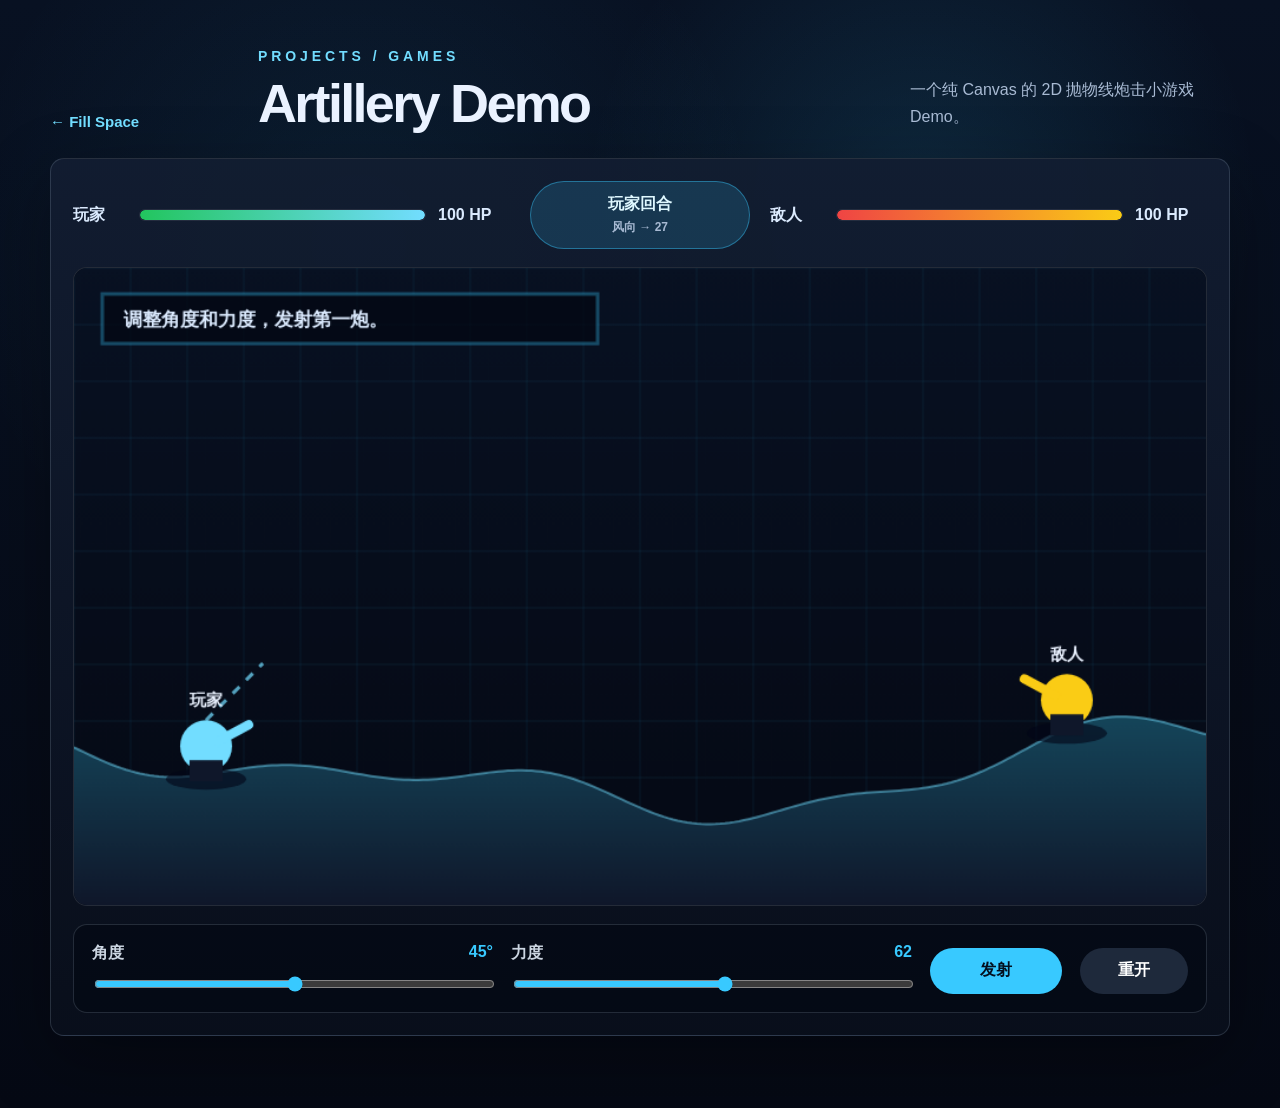
==== projects/games/artillery-demo/index.html @ 63e09b31 "feat: add artillery game demo" ====
<!DOCTYPE html>
<html lang="zh-CN">
<head>
    <meta charset="UTF-8">
    <meta name="viewport" content="width=device-width, initial-scale=1.0">
    <title>Artillery Demo | Fill Space</title>
    <link rel="stylesheet" href="game.css">
</head>
<body>
<main class="game-shell">
    <header class="game-header">
        <a class="back-link" href="../../../index.html">← Fill Space</a>
        <div>
            <p class="eyebrow">PROJECTS / GAMES</p>
            <h1>Artillery Demo</h1>
        </div>
        <p class="game-desc">一个纯 Canvas 的 2D 抛物线炮击小游戏 Demo。</p>
    </header>

    <section class="game-panel">
        <div class="status-row">
            <div class="fighter-status">
                <span>玩家</span>
                <div class="hp-bar">
                    <div id="playerHpBar" class="hp-fill"></div>
                </div>
                <strong id="playerHpText">100 HP</strong>
            </div>

            <div class="turn-status">
                <span id="turnText">玩家回合</span>
                <small id="windText">风向 0</small>
            </div>

            <div class="fighter-status right">
                <span>敌人</span>
                <div class="hp-bar">
                    <div id="enemyHpBar" class="hp-fill enemy"></div>
                </div>
                <strong id="enemyHpText">100 HP</strong>
            </div>
        </div>

        <canvas id="gameCanvas" width="960" height="540" aria-label="Artillery Demo game canvas"></canvas>

        <div class="control-panel">
            <label>
                <span>角度 <strong id="angleValue">45°</strong></span>
                <input id="angleInput" type="range" min="10" max="80" value="45">
            </label>

            <label>
                <span>力度 <strong id="powerValue">62</strong></span>
                <input id="powerInput" type="range" min="25" max="95" value="62">
            </label>

            <button id="fireButton" type="button">发射</button>
            <button id="resetButton" type="button" class="ghost">重开</button>
        </div>
    </section>
</main>

<script src="game.js"></script>
</body>
</html>
---- projects/games/artillery-demo/game.css ----
:root {
    --bg: #050914;
    --panel: #101827;
    --panel-dark: #081020;
    --text: #eaf2ff;
    --muted: #a8bad3;
    --cyan: #38c9ff;
    --cyan-soft: rgba(56, 201, 255, 0.16);
    --cyan-line: rgba(56, 201, 255, 0.42);
    --danger: #ef4444;
    --border: rgba(148, 163, 184, 0.22);
    --radius: 14px;
    --shadow: 0 24px 72px rgba(0, 0, 0, 0.32);
}

* {
    box-sizing: border-box;
}

html {
    background: var(--bg);
}

body {
    margin: 0;
    min-width: 1024px;
    min-height: 100vh;
    font-family: Arial, "Microsoft YaHei", "PingFang SC", sans-serif;
    color: var(--text);
    background:
        radial-gradient(circle at 72% 18%, rgba(56, 201, 255, 0.13), transparent 26%),
        radial-gradient(circle at 28% 22%, rgba(56, 201, 255, 0.08), transparent 32%),
        linear-gradient(180deg, #081122, var(--bg));
}

a {
    color: inherit;
    text-decoration: none;
}

button,
input {
    font: inherit;
}

button {
    border: 0;
}

.game-shell {
    width: min(1180px, calc(100% - 64px));
    margin-inline: auto;
    padding: 48px 0 72px;
}

.game-header {
    display: grid;
    grid-template-columns: 180px 1fr 320px;
    align-items: end;
    gap: 28px;
    margin-bottom: 28px;
}

.back-link {
    color: #72ddff;
    font-size: 15px;
    font-weight: 900;
}

.eyebrow {
    margin: 0;
    color: #72ddff;
    font-size: 14px;
    font-weight: 900;
    letter-spacing: 0.28em;
}

h1 {
    margin: 12px 0 0;
    font-size: 54px;
    line-height: 1;
    letter-spacing: -0.05em;
}

.game-desc {
    margin: 0;
    color: var(--muted);
    font-size: 16px;
    line-height: 1.7;
}

.game-panel {
    padding: 22px;
    border-radius: var(--radius);
    border: 1px solid var(--border);
    background: linear-gradient(180deg, rgba(18, 29, 49, 0.96), rgba(9, 15, 28, 0.96));
    box-shadow: var(--shadow);
}

.status-row {
    display: grid;
    grid-template-columns: 1fr 220px 1fr;
    align-items: center;
    gap: 20px;
    margin-bottom: 18px;
}

.fighter-status {
    display: grid;
    grid-template-columns: 54px 1fr 72px;
    align-items: center;
    gap: 12px;
    color: #dbeafe;
    font-weight: 900;
}

.fighter-status.right {
    grid-template-columns: 54px 1fr 72px;
}

.hp-bar {
    height: 12px;
    overflow: hidden;
    border-radius: 999px;
    background: rgba(2, 6, 23, 0.72);
    border: 1px solid rgba(148, 163, 184, 0.22);
}

.hp-fill {
    width: 100%;
    height: 100%;
    border-radius: inherit;
    background: linear-gradient(90deg, #22c55e, #72ddff);
    transition: width 0.2s ease;
}

.hp-fill.enemy {
    background: linear-gradient(90deg, #ef4444, #facc15);
}

.turn-status {
    display: grid;
    gap: 4px;
    justify-items: center;
    padding: 12px;
    border-radius: 999px;
    border: 1px solid var(--cyan-line);
    background: var(--cyan-soft);
    color: #dff8ff;
    font-weight: 900;
}

.turn-status small {
    color: var(--muted);
    font-size: 12px;
}

#gameCanvas {
    display: block;
    width: 100%;
    height: auto;
    border-radius: var(--radius);
    border: 1px solid var(--border);
    background: #050914;
}

.control-panel {
    display: grid;
    grid-template-columns: 1fr 1fr 132px 108px;
    align-items: end;
    gap: 18px;
    margin-top: 18px;
    padding: 18px;
    border-radius: var(--radius);
    background: rgba(3, 7, 18, 0.58);
    border: 1px solid var(--border);
}

label {
    display: grid;
    gap: 10px;
    color: #cbd5e1;
    font-weight: 900;
}

label span {
    display: flex;
    justify-content: space-between;
}

label strong {
    color: var(--cyan);
}

input[type="range"] {
    width: 100%;
    accent-color: var(--cyan);
}

button {
    height: 46px;
    cursor: pointer;
    border-radius: 999px;
    background: var(--cyan);
    color: #04101f;
    font-weight: 900;
    transition: transform 0.16s ease, filter 0.16s ease, opacity 0.16s ease;
}

button:hover:not(:disabled) {
    transform: translateY(-1px);
    filter: brightness(1.08);
}

button:disabled {
    cursor: not-allowed;
    opacity: 0.42;
}

button.ghost {
    background: #1e293b;
    color: #fff;
}
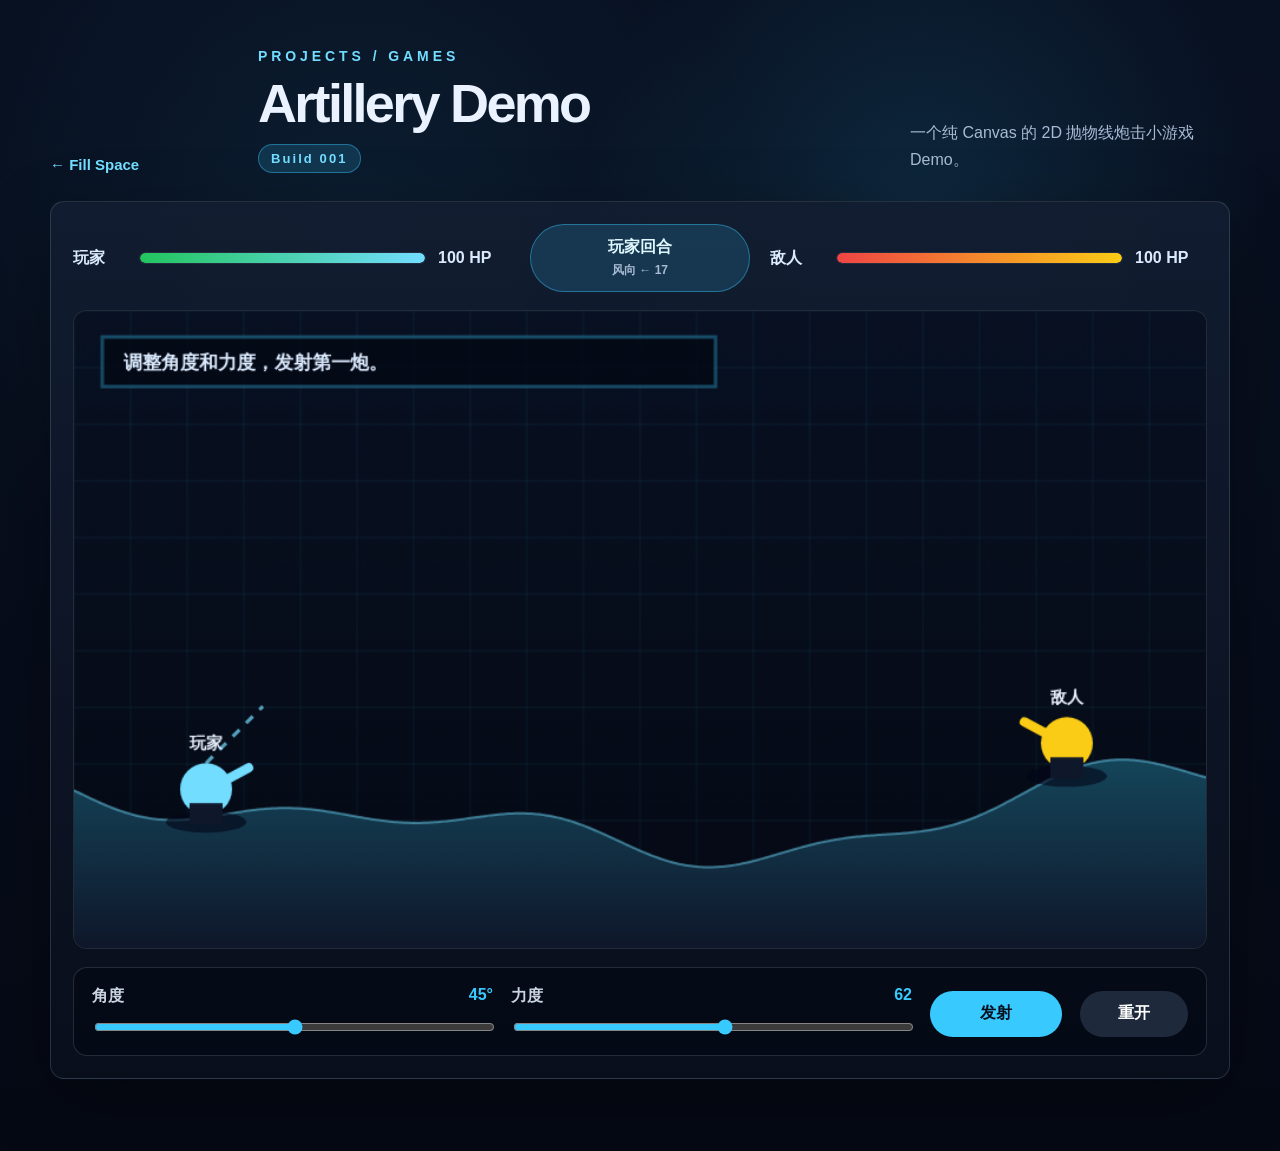
==== commit c469e286: "chore: artillery-demo Build 001 add version marker" ====
--- a/projects/games/artillery-demo/index.html
+++ b/projects/games/artillery-demo/index.html
@@ -13,6 +13,7 @@
         <div>
             <p class="eyebrow">PROJECTS / GAMES</p>
             <h1>Artillery Demo</h1>
+            <p class="build-label">Build 001</p>
         </div>
         <p class="game-desc">一个纯 Canvas 的 2D 抛物线炮击小游戏 Demo。</p>
     </header>
--- a/projects/games/artillery-demo/game.css
+++ b/projects/games/artillery-demo/game.css
@@ -82,6 +82,19 @@
     letter-spacing: -0.05em;
 }
 
+.build-label {
+    display: inline-block;
+    margin: 14px 0 0;
+    padding: 6px 12px;
+    border: 1px solid var(--cyan-line);
+    border-radius: 999px;
+    background: var(--cyan-soft);
+    color: #72ddff;
+    font-size: 13px;
+    font-weight: 900;
+    letter-spacing: 0.16em;
+}
+
 .game-desc {
     margin: 0;
     color: var(--muted);
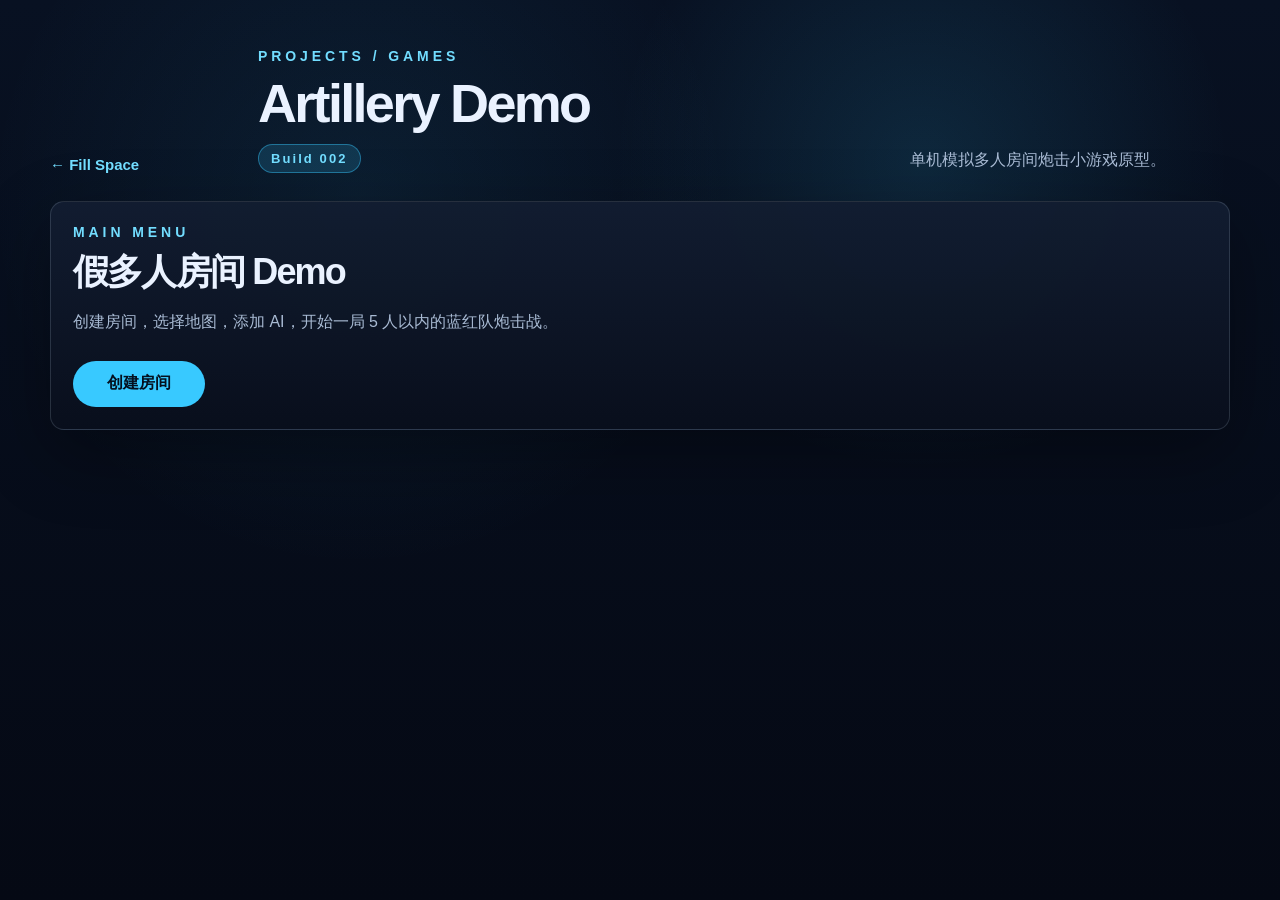
==== commit a88e8b4f: "feat: artillery-demo Build 002 add fake multiplayer rooms" ====
--- a/projects/games/artillery-demo/index.html
+++ b/projects/games/artillery-demo/index.html
@@ -13,32 +13,69 @@
         <div>
             <p class="eyebrow">PROJECTS / GAMES</p>
             <h1>Artillery Demo</h1>
-            <p class="build-label">Build 001</p>
+            <p class="build-label">Build 002</p>
         </div>
-        <p class="game-desc">一个纯 Canvas 的 2D 抛物线炮击小游戏 Demo。</p>
+        <p class="game-desc">单机模拟多人房间炮击小游戏原型。</p>
     </header>
 
-    <section class="game-panel">
+    <section id="menuScreen" class="screen game-panel">
+        <p class="screen-kicker">MAIN MENU</p>
+        <h2>假多人房间 Demo</h2>
+        <p class="screen-copy">创建房间，选择地图，添加 AI，开始一局 5 人以内的蓝红队炮击战。</p>
+        <button id="createRoomButton" type="button">创建房间</button>
+    </section>
+
+    <section id="mapScreen" class="screen game-panel hidden">
+        <p class="screen-kicker">MAP SELECT</p>
+        <h2>选择地图</h2>
+        <div id="mapList" class="map-grid"></div>
+    </section>
+
+    <section id="roomScreen" class="screen game-panel hidden">
+        <div class="room-head">
+            <div>
+                <p class="screen-kicker">ROOM</p>
+                <h2 id="roomNameText">Artillery Room</h2>
+            </div>
+            <div class="room-actions">
+                <button id="autoFillButton" type="button" class="ghost">自动填充 AI</button>
+                <button id="readyButton" type="button">玩家准备</button>
+                <button id="startGameButton" type="button">开始游戏</button>
+            </div>
+        </div>
+
+        <div class="room-meta">
+            <span id="selectedMapText">地图：-</span>
+            <span id="roomHintText">添加 AI 后开始游戏。</span>
+        </div>
+
+        <div class="team-board">
+            <div class="team-column blue">
+                <h3>蓝方队伍</h3>
+                <div id="blueTeamList" class="slot-list"></div>
+            </div>
+            <div class="team-column red">
+                <h3>红方队伍</h3>
+                <div id="redTeamList" class="slot-list"></div>
+            </div>
+        </div>
+    </section>
+
+    <section id="battleScreen" class="screen game-panel hidden">
         <div class="status-row">
-            <div class="fighter-status">
-                <span>玩家</span>
-                <div class="hp-bar">
-                    <div id="playerHpBar" class="hp-fill"></div>
-                </div>
-                <strong id="playerHpText">100 HP</strong>
+            <div class="team-status">
+                <span>蓝方</span>
+                <strong id="blueTeamHpText">0 HP</strong>
             </div>
 
             <div class="turn-status">
-                <span id="turnText">玩家回合</span>
+                <span id="turnText">准备中</span>
                 <small id="windText">风向 0</small>
             </div>
 
-            <div class="fighter-status right">
-                <span>敌人</span>
-                <div class="hp-bar">
-                    <div id="enemyHpBar" class="hp-fill enemy"></div>
-                </div>
-                <strong id="enemyHpText">100 HP</strong>
+            <div class="team-status red">
+                <span>红方</span>
+                <strong id="redTeamHpText">0 HP</strong>
             </div>
         </div>
 
@@ -56,7 +93,17 @@
             </label>
 
             <button id="fireButton" type="button">发射</button>
-            <button id="resetButton" type="button" class="ghost">重开</button>
+            <button id="backToRoomButton" type="button" class="ghost">返回房间</button>
+        </div>
+    </section>
+
+    <section id="resultScreen" class="screen game-panel hidden">
+        <p class="screen-kicker">RESULT</p>
+        <h2 id="resultTitle">战斗结束</h2>
+        <div id="resultStats" class="result-stats"></div>
+        <div class="result-actions">
+            <button id="playAgainButton" type="button">再来一局</button>
+            <button id="returnRoomButton" type="button" class="ghost">返回房间</button>
         </div>
     </section>
 </main>
--- a/projects/games/artillery-demo/game.css
+++ b/projects/games/artillery-demo/game.css
@@ -8,6 +8,7 @@
     --cyan-soft: rgba(56, 201, 255, 0.16);
     --cyan-line: rgba(56, 201, 255, 0.42);
     --danger: #ef4444;
+    --red: #f87171;
     --border: rgba(148, 163, 184, 0.22);
     --radius: 14px;
     --shadow: 0 24px 72px rgba(0, 0, 0, 0.32);
@@ -44,7 +45,33 @@
 }
 
 button {
+    height: 46px;
+    cursor: pointer;
     border: 0;
+    border-radius: 999px;
+    background: var(--cyan);
+    color: #04101f;
+    font-weight: 900;
+    transition: transform 0.16s ease, filter 0.16s ease, opacity 0.16s ease;
+}
+
+button:hover:not(:disabled) {
+    transform: translateY(-1px);
+    filter: brightness(1.08);
+}
+
+button:disabled {
+    cursor: not-allowed;
+    opacity: 0.42;
+}
+
+button.ghost {
+    background: #1e293b;
+    color: #fff;
+}
+
+.hidden {
+    display: none !important;
 }
 
 .game-shell {
@@ -67,19 +94,36 @@
     font-weight: 900;
 }
 
-.eyebrow {
+.eyebrow,
+.screen-kicker {
     margin: 0;
     color: #72ddff;
     font-size: 14px;
     font-weight: 900;
     letter-spacing: 0.28em;
+}
+
+h1,
+h2,
+h3 {
+    letter-spacing: -0.05em;
 }
 
 h1 {
     margin: 12px 0 0;
     font-size: 54px;
     line-height: 1;
-    letter-spacing: -0.05em;
+}
+
+h2 {
+    margin: 12px 0 16px;
+    font-size: 36px;
+    line-height: 1.1;
+}
+
+h3 {
+    margin: 0 0 16px;
+    font-size: 22px;
 }
 
 .build-label {
@@ -95,7 +139,8 @@
     letter-spacing: 0.16em;
 }
 
-.game-desc {
+.game-desc,
+.screen-copy {
     margin: 0;
     color: var(--muted);
     font-size: 16px;
@@ -110,6 +155,158 @@
     box-shadow: var(--shadow);
 }
 
+.screen > button,
+.result-actions button,
+.room-actions button {
+    min-width: 132px;
+    padding: 0 22px;
+}
+
+#menuScreen button {
+    margin-top: 26px;
+}
+
+.map-grid {
+    display: grid;
+    grid-template-columns: repeat(3, 1fr);
+    gap: 18px;
+    margin-top: 20px;
+}
+
+.map-card,
+.slot-card,
+.stat-card {
+    border-radius: var(--radius);
+    border: 1px solid var(--border);
+    background: rgba(3, 7, 18, 0.58);
+}
+
+.map-card {
+    height: auto;
+    padding: 16px;
+    cursor: pointer;
+    color: inherit;
+    text-align: left;
+}
+
+.map-card.selected {
+    border-color: var(--cyan-line);
+    background: var(--cyan-soft);
+}
+
+.map-preview {
+    height: 110px;
+    margin-bottom: 14px;
+    overflow: hidden;
+    border-radius: 12px;
+    border: 1px solid var(--border);
+    background: #050914;
+}
+
+.preview-ground {
+    width: 100%;
+    height: 100%;
+    background:
+        radial-gradient(circle at 28% 72%, rgba(56, 201, 255, 0.22), transparent 18%),
+        linear-gradient(170deg, transparent 42%, rgba(22, 78, 99, 0.86) 43%, #0f172a 100%);
+}
+
+.preview-ground.valley {
+    background:
+        radial-gradient(circle at 50% 78%, rgba(5, 9, 20, 0.9), transparent 22%),
+        linear-gradient(170deg, transparent 38%, rgba(22, 78, 99, 0.86) 39%, #0f172a 100%);
+}
+
+.preview-ground.ridge {
+    background:
+        radial-gradient(circle at 76% 58%, rgba(56, 201, 255, 0.18), transparent 14%),
+        linear-gradient(155deg, transparent 48%, rgba(22, 78, 99, 0.86) 49%, #0f172a 100%);
+}
+
+.map-card h3,
+.map-card p {
+    margin: 0;
+}
+
+.map-card p {
+    margin-top: 8px;
+    color: var(--muted);
+    line-height: 1.6;
+}
+
+.room-head {
+    display: flex;
+    justify-content: space-between;
+    gap: 24px;
+    align-items: start;
+}
+
+.room-actions,
+.result-actions {
+    display: flex;
+    flex-wrap: wrap;
+    justify-content: flex-end;
+    gap: 12px;
+}
+
+.room-meta {
+    display: flex;
+    justify-content: space-between;
+    gap: 18px;
+    margin: 10px 0 22px;
+    color: var(--muted);
+    font-weight: 900;
+}
+
+.team-board {
+    display: grid;
+    grid-template-columns: 1fr 1fr;
+    gap: 18px;
+}
+
+.team-column {
+    padding: 18px;
+    border-radius: var(--radius);
+    border: 1px solid var(--cyan-line);
+    background: rgba(56, 201, 255, 0.08);
+}
+
+.team-column.red {
+    border-color: rgba(248, 113, 113, 0.42);
+    background: rgba(248, 113, 113, 0.08);
+}
+
+.slot-list {
+    display: grid;
+    gap: 12px;
+}
+
+.slot-card {
+    display: grid;
+    grid-template-columns: 1fr auto;
+    align-items: center;
+    gap: 12px;
+    min-height: 74px;
+    padding: 14px;
+}
+
+.slot-card strong {
+    display: block;
+    margin-bottom: 6px;
+}
+
+.slot-card small {
+    color: var(--muted);
+    font-weight: 900;
+}
+
+.slot-card button {
+    min-width: 94px;
+    height: 36px;
+    padding: 0 14px;
+    font-size: 13px;
+}
+
 .status-row {
     display: grid;
     grid-template-columns: 1fr 220px 1fr;
@@ -118,37 +315,16 @@
     margin-bottom: 18px;
 }
 
-.fighter-status {
-    display: grid;
-    grid-template-columns: 54px 1fr 72px;
-    align-items: center;
+.team-status {
+    display: flex;
+    justify-content: space-between;
     gap: 12px;
     color: #dbeafe;
     font-weight: 900;
 }
 
-.fighter-status.right {
-    grid-template-columns: 54px 1fr 72px;
-}
-
-.hp-bar {
-    height: 12px;
-    overflow: hidden;
-    border-radius: 999px;
-    background: rgba(2, 6, 23, 0.72);
-    border: 1px solid rgba(148, 163, 184, 0.22);
-}
-
-.hp-fill {
-    width: 100%;
-    height: 100%;
-    border-radius: inherit;
-    background: linear-gradient(90deg, #22c55e, #72ddff);
-    transition: width 0.2s ease;
-}
-
-.hp-fill.enemy {
-    background: linear-gradient(90deg, #ef4444, #facc15);
+.team-status.red strong {
+    color: var(--red);
 }
 
 .turn-status {
@@ -179,7 +355,7 @@
 
 .control-panel {
     display: grid;
-    grid-template-columns: 1fr 1fr 132px 108px;
+    grid-template-columns: 1fr 1fr 132px 132px;
     align-items: end;
     gap: 18px;
     margin-top: 18px;
@@ -210,27 +386,25 @@
     accent-color: var(--cyan);
 }
 
-button {
-    height: 46px;
-    cursor: pointer;
-    border-radius: 999px;
-    background: var(--cyan);
-    color: #04101f;
-    font-weight: 900;
-    transition: transform 0.16s ease, filter 0.16s ease, opacity 0.16s ease;
-}
-
-button:hover:not(:disabled) {
-    transform: translateY(-1px);
-    filter: brightness(1.08);
-}
-
-button:disabled {
-    cursor: not-allowed;
-    opacity: 0.42;
-}
-
-button.ghost {
-    background: #1e293b;
-    color: #fff;
-}
+.result-stats {
+    display: grid;
+    grid-template-columns: repeat(3, 1fr);
+    gap: 16px;
+    margin: 24px 0;
+}
+
+.stat-card {
+    padding: 18px;
+}
+
+.stat-card small {
+    color: var(--muted);
+    font-weight: 900;
+}
+
+.stat-card strong {
+    display: block;
+    margin-top: 10px;
+    color: #72ddff;
+    font-size: 28px;
+}
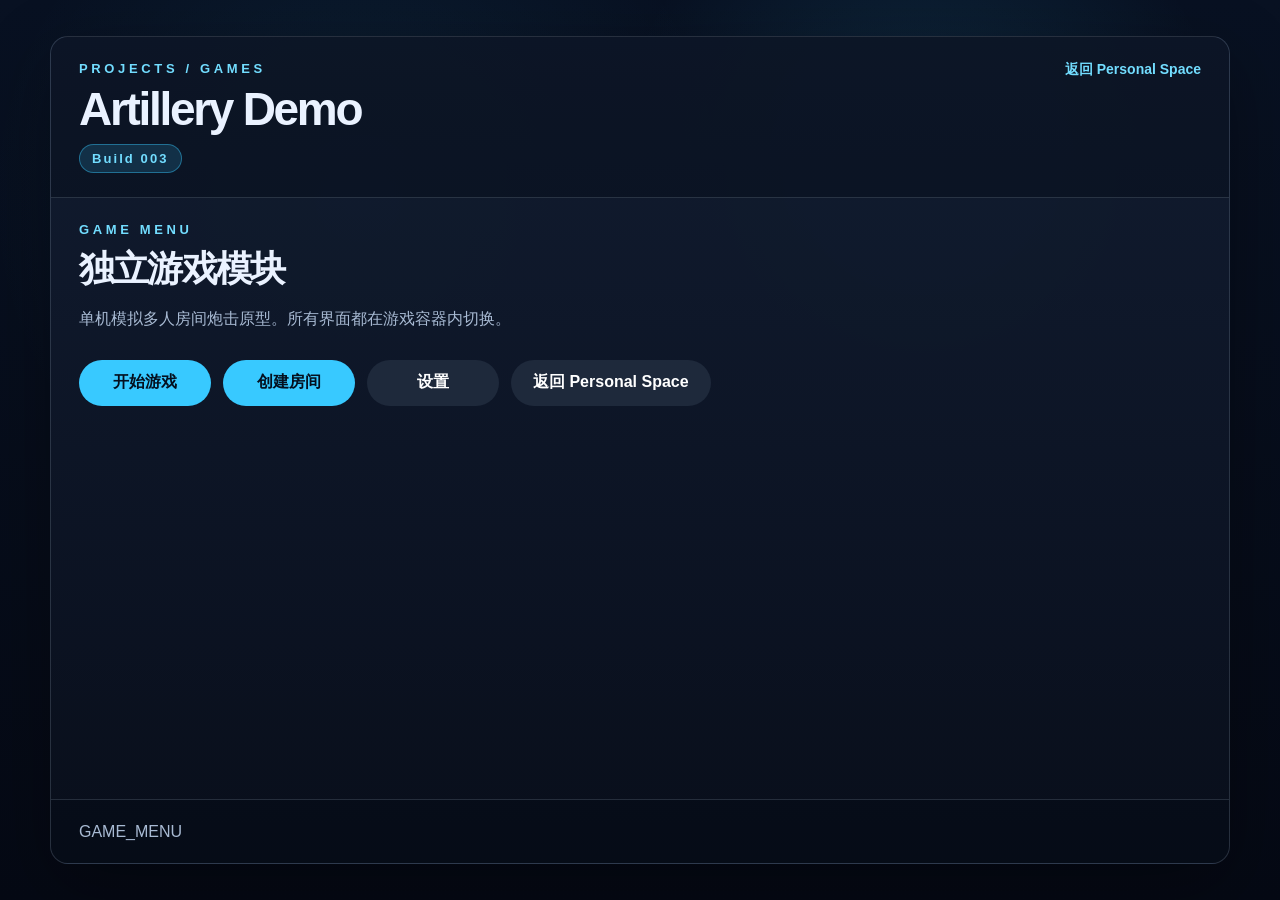
==== commit e0a57c02: "feat: artillery-demo Build 003 standalone room flow" ====
--- a/projects/games/artillery-demo/index.html
+++ b/projects/games/artillery-demo/index.html
@@ -8,103 +8,122 @@
 </head>
 <body>
 <main class="game-shell">
-    <header class="game-header">
-        <a class="back-link" href="../../../index.html">← Fill Space</a>
-        <div>
-            <p class="eyebrow">PROJECTS / GAMES</p>
-            <h1>Artillery Demo</h1>
-            <p class="build-label">Build 002</p>
-        </div>
-        <p class="game-desc">单机模拟多人房间炮击小游戏原型。</p>
-    </header>
+    <section class="game-container">
+        <header class="game-topbar">
+            <div>
+                <p class="eyebrow">PROJECTS / GAMES</p>
+                <h1>Artillery Demo</h1>
+                <p class="build-label">Build 003</p>
+            </div>
+            <a id="spaceReturnLink" class="top-return" href="../../../index.html">返回 Personal Space</a>
+        </header>
 
-    <section id="menuScreen" class="screen game-panel">
-        <p class="screen-kicker">MAIN MENU</p>
-        <h2>假多人房间 Demo</h2>
-        <p class="screen-copy">创建房间，选择地图，添加 AI，开始一局 5 人以内的蓝红队炮击战。</p>
-        <button id="createRoomButton" type="button">创建房间</button>
-    </section>
+        <div class="game-content">
+            <section id="menuScreen" class="screen">
+                <p class="screen-kicker">GAME MENU</p>
+                <h2>独立游戏模块</h2>
+                <p class="screen-copy">单机模拟多人房间炮击原型。所有界面都在游戏容器内切换。</p>
+                <div class="menu-actions">
+                    <button id="quickStartButton" type="button">开始游戏</button>
+                    <button id="createRoomButton" type="button">创建房间</button>
+                    <button id="settingsButton" type="button" class="ghost">设置</button>
+                    <a class="button-link ghost" href="../../../index.html">返回 Personal Space</a>
+                </div>
+            </section>
 
-    <section id="mapScreen" class="screen game-panel hidden">
-        <p class="screen-kicker">MAP SELECT</p>
-        <h2>选择地图</h2>
-        <div id="mapList" class="map-grid"></div>
-    </section>
+            <section id="settingsScreen" class="screen hidden">
+                <p class="screen-kicker">SETTINGS</p>
+                <h2>设置</h2>
+                <p class="screen-copy">当前 Demo 暂无可调设置。后续可在这里加入音量、操作方式和规则选项。</p>
+                <button id="settingsBackButton" type="button" class="ghost">返回菜单</button>
+            </section>
 
-    <section id="roomScreen" class="screen game-panel hidden">
-        <div class="room-head">
-            <div>
-                <p class="screen-kicker">ROOM</p>
-                <h2 id="roomNameText">Artillery Room</h2>
-            </div>
-            <div class="room-actions">
-                <button id="autoFillButton" type="button" class="ghost">自动填充 AI</button>
-                <button id="readyButton" type="button">玩家准备</button>
-                <button id="startGameButton" type="button">开始游戏</button>
-            </div>
+            <section id="mapScreen" class="screen hidden">
+                <p class="screen-kicker">MAP_SELECT</p>
+                <h2>选择地图</h2>
+                <div id="mapList" class="map-grid"></div>
+            </section>
+
+            <section id="roomScreen" class="screen hidden">
+                <div class="room-head">
+                    <div>
+                        <p class="screen-kicker">ROOM</p>
+                        <h2 id="roomNameText">Artillery Room</h2>
+                    </div>
+                    <div class="room-actions">
+                        <button id="changeMapButton" type="button" class="ghost">选择地图</button>
+                        <button id="autoFillButton" type="button" class="ghost">自动填充 AI</button>
+                        <button id="startGameButton" type="button">开始游戏</button>
+                        <button id="roomBackButton" type="button" class="ghost">返回菜单</button>
+                    </div>
+                </div>
+
+                <div class="room-meta">
+                    <span id="selectedMapText">地图：-</span>
+                    <span id="roomHintText">添加 AI 并准备后开始游戏。</span>
+                </div>
+
+                <div class="team-board">
+                    <div class="team-column blue">
+                        <h3>蓝方队伍</h3>
+                        <div id="blueTeamList" class="slot-list"></div>
+                    </div>
+                    <div class="team-column red">
+                        <h3>红方队伍</h3>
+                        <div id="redTeamList" class="slot-list"></div>
+                    </div>
+                </div>
+            </section>
+
+            <section id="battleScreen" class="screen hidden">
+                <div class="status-row">
+                    <div class="team-status">
+                        <span>蓝方</span>
+                        <strong id="blueTeamHpText">0 HP</strong>
+                    </div>
+
+                    <div class="turn-status">
+                        <span id="turnText">准备中</span>
+                        <small id="windText">风向 0</small>
+                    </div>
+
+                    <div class="team-status red">
+                        <span>红方</span>
+                        <strong id="redTeamHpText">0 HP</strong>
+                    </div>
+                </div>
+
+                <canvas id="gameCanvas" width="960" height="540" aria-label="Artillery Demo game canvas"></canvas>
+            </section>
+
+            <section id="resultScreen" class="screen hidden">
+                <p class="screen-kicker">RESULT</p>
+                <h2 id="resultTitle">战斗结束</h2>
+                <div id="resultStats" class="result-stats"></div>
+                <div class="result-actions">
+                    <button id="playAgainButton" type="button">再来一局</button>
+                    <button id="returnRoomButton" type="button" class="ghost">返回房间</button>
+                </div>
+            </section>
         </div>
 
-        <div class="room-meta">
-            <span id="selectedMapText">地图：-</span>
-            <span id="roomHintText">添加 AI 后开始游戏。</span>
-        </div>
+        <footer class="game-actions">
+            <div id="battleControls" class="control-panel hidden">
+                <label>
+                    <span>角度 <strong id="angleValue">45°</strong></span>
+                    <input id="angleInput" type="range" min="10" max="80" value="45">
+                </label>
 
-        <div class="team-board">
-            <div class="team-column blue">
-                <h3>蓝方队伍</h3>
-                <div id="blueTeamList" class="slot-list"></div>
+                <label>
+                    <span>力度 <strong id="powerValue">62</strong></span>
+                    <input id="powerInput" type="range" min="25" max="95" value="62">
+                </label>
+
+                <button id="fireButton" type="button">发射</button>
+                <button id="battleRoomButton" type="button" class="ghost">返回房间</button>
             </div>
-            <div class="team-column red">
-                <h3>红方队伍</h3>
-                <div id="redTeamList" class="slot-list"></div>
-            </div>
-        </div>
-    </section>
-
-    <section id="battleScreen" class="screen game-panel hidden">
-        <div class="status-row">
-            <div class="team-status">
-                <span>蓝方</span>
-                <strong id="blueTeamHpText">0 HP</strong>
-            </div>
-
-            <div class="turn-status">
-                <span id="turnText">准备中</span>
-                <small id="windText">风向 0</small>
-            </div>
-
-            <div class="team-status red">
-                <span>红方</span>
-                <strong id="redTeamHpText">0 HP</strong>
-            </div>
-        </div>
-
-        <canvas id="gameCanvas" width="960" height="540" aria-label="Artillery Demo game canvas"></canvas>
-
-        <div class="control-panel">
-            <label>
-                <span>角度 <strong id="angleValue">45°</strong></span>
-                <input id="angleInput" type="range" min="10" max="80" value="45">
-            </label>
-
-            <label>
-                <span>力度 <strong id="powerValue">62</strong></span>
-                <input id="powerInput" type="range" min="25" max="95" value="62">
-            </label>
-
-            <button id="fireButton" type="button">发射</button>
-            <button id="backToRoomButton" type="button" class="ghost">返回房间</button>
-        </div>
-    </section>
-
-    <section id="resultScreen" class="screen game-panel hidden">
-        <p class="screen-kicker">RESULT</p>
-        <h2 id="resultTitle">战斗结束</h2>
-        <div id="resultStats" class="result-stats"></div>
-        <div class="result-actions">
-            <button id="playAgainButton" type="button">再来一局</button>
-            <button id="returnRoomButton" type="button" class="ghost">返回房间</button>
-        </div>
+            <p id="footerHint" class="footer-hint">GAME MENU</p>
+        </footer>
     </section>
 </main>
 
--- a/projects/games/artillery-demo/game.css
+++ b/projects/games/artillery-demo/game.css
@@ -1,13 +1,11 @@
 :root {
     --bg: #050914;
     --panel: #101827;
-    --panel-dark: #081020;
     --text: #eaf2ff;
     --muted: #a8bad3;
     --cyan: #38c9ff;
     --cyan-soft: rgba(56, 201, 255, 0.16);
     --cyan-line: rgba(56, 201, 255, 0.42);
-    --danger: #ef4444;
     --red: #f87171;
     --border: rgba(148, 163, 184, 0.22);
     --radius: 14px;
@@ -40,22 +38,30 @@
 }
 
 button,
-input {
+input,
+.button-link {
     font: inherit;
 }
 
-button {
+button,
+.button-link {
     height: 46px;
+    min-width: 132px;
+    display: inline-flex;
+    align-items: center;
+    justify-content: center;
     cursor: pointer;
     border: 0;
     border-radius: 999px;
+    padding: 0 22px;
     background: var(--cyan);
     color: #04101f;
     font-weight: 900;
     transition: transform 0.16s ease, filter 0.16s ease, opacity 0.16s ease;
 }
 
-button:hover:not(:disabled) {
+button:hover:not(:disabled),
+.button-link:hover {
     transform: translateY(-1px);
     filter: brightness(1.08);
 }
@@ -65,7 +71,8 @@
     opacity: 0.42;
 }
 
-button.ghost {
+button.ghost,
+.button-link.ghost {
     background: #1e293b;
     color: #fff;
 }
@@ -77,20 +84,33 @@
 .game-shell {
     width: min(1180px, calc(100% - 64px));
     margin-inline: auto;
-    padding: 48px 0 72px;
-}
-
-.game-header {
-    display: grid;
-    grid-template-columns: 180px 1fr 320px;
-    align-items: end;
-    gap: 28px;
-    margin-bottom: 28px;
-}
-
-.back-link {
+    padding: 36px 0;
+}
+
+.game-container {
+    min-height: calc(100vh - 72px);
+    display: grid;
+    grid-template-rows: auto 1fr auto;
+    overflow: hidden;
+    border-radius: 18px;
+    border: 1px solid var(--border);
+    background: linear-gradient(180deg, rgba(18, 29, 49, 0.96), rgba(9, 15, 28, 0.96));
+    box-shadow: var(--shadow);
+}
+
+.game-topbar {
+    display: flex;
+    justify-content: space-between;
+    align-items: start;
+    gap: 24px;
+    padding: 24px 28px;
+    border-bottom: 1px solid var(--border);
+    background: rgba(3, 7, 18, 0.32);
+}
+
+.top-return {
     color: #72ddff;
-    font-size: 15px;
+    font-size: 14px;
     font-weight: 900;
 }
 
@@ -98,7 +118,7 @@
 .screen-kicker {
     margin: 0;
     color: #72ddff;
-    font-size: 14px;
+    font-size: 13px;
     font-weight: 900;
     letter-spacing: 0.28em;
 }
@@ -110,8 +130,8 @@
 }
 
 h1 {
-    margin: 12px 0 0;
-    font-size: 54px;
+    margin: 10px 0 0;
+    font-size: 46px;
     line-height: 1;
 }
 
@@ -128,7 +148,7 @@
 
 .build-label {
     display: inline-block;
-    margin: 14px 0 0;
+    margin: 12px 0 0;
     padding: 6px 12px;
     border: 1px solid var(--cyan-line);
     border-radius: 999px;
@@ -139,31 +159,33 @@
     letter-spacing: 0.16em;
 }
 
-.game-desc,
-.screen-copy {
+.game-content {
+    min-height: 560px;
+    padding: 24px 28px;
+}
+
+.screen {
+    min-height: 100%;
+}
+
+.screen-copy,
+.footer-hint {
     margin: 0;
     color: var(--muted);
     font-size: 16px;
     line-height: 1.7;
 }
 
-.game-panel {
-    padding: 22px;
-    border-radius: var(--radius);
-    border: 1px solid var(--border);
-    background: linear-gradient(180deg, rgba(18, 29, 49, 0.96), rgba(9, 15, 28, 0.96));
-    box-shadow: var(--shadow);
-}
-
-.screen > button,
-.result-actions button,
-.room-actions button {
-    min-width: 132px;
-    padding: 0 22px;
-}
-
-#menuScreen button {
-    margin-top: 26px;
+.menu-actions,
+.room-actions,
+.result-actions {
+    display: flex;
+    flex-wrap: wrap;
+    gap: 12px;
+}
+
+.menu-actions {
+    margin-top: 28px;
 }
 
 .map-grid {
@@ -184,7 +206,6 @@
 .map-card {
     height: auto;
     padding: 16px;
-    cursor: pointer;
     color: inherit;
     text-align: left;
 }
@@ -241,12 +262,8 @@
     align-items: start;
 }
 
-.room-actions,
-.result-actions {
-    display: flex;
-    flex-wrap: wrap;
+.room-actions {
     justify-content: flex-end;
-    gap: 12px;
 }
 
 .room-meta {
@@ -283,10 +300,10 @@
 
 .slot-card {
     display: grid;
-    grid-template-columns: 1fr auto;
+    grid-template-columns: 1fr auto auto;
     align-items: center;
-    gap: 12px;
-    min-height: 74px;
+    gap: 10px;
+    min-height: 76px;
     padding: 14px;
 }
 
@@ -301,9 +318,9 @@
 }
 
 .slot-card button {
-    min-width: 94px;
+    min-width: 86px;
     height: 36px;
-    padding: 0 14px;
+    padding: 0 12px;
     font-size: 13px;
 }
 
@@ -353,16 +370,17 @@
     background: #050914;
 }
 
+.game-actions {
+    padding: 18px 28px;
+    border-top: 1px solid var(--border);
+    background: rgba(3, 7, 18, 0.32);
+}
+
 .control-panel {
     display: grid;
     grid-template-columns: 1fr 1fr 132px 132px;
     align-items: end;
     gap: 18px;
-    margin-top: 18px;
-    padding: 18px;
-    border-radius: var(--radius);
-    background: rgba(3, 7, 18, 0.58);
-    border: 1px solid var(--border);
 }
 
 label {
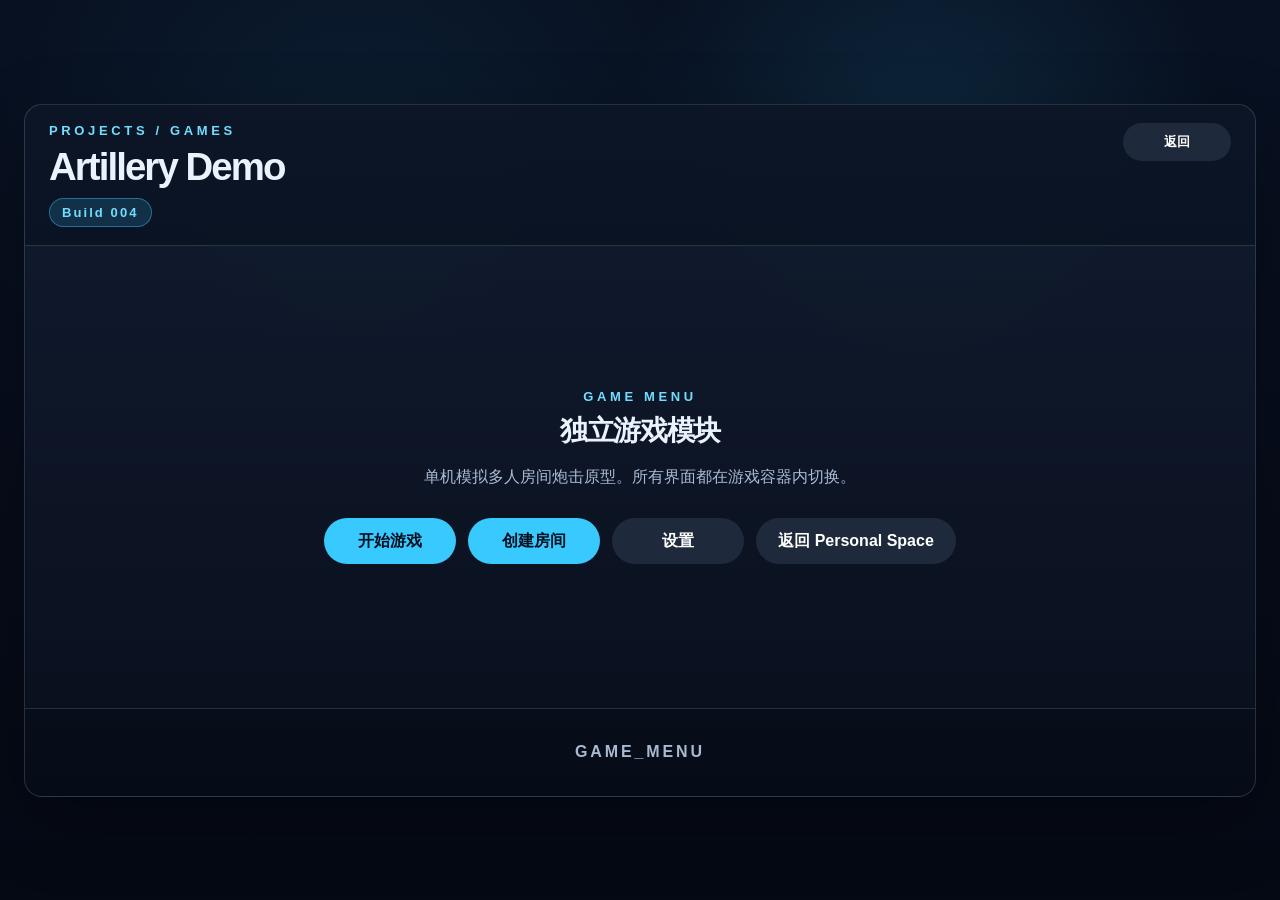
==== commit 2358802a: "feat: artillery-demo Build 004 improve game window UI" ====
--- a/projects/games/artillery-demo/index.html
+++ b/projects/games/artillery-demo/index.html
@@ -13,9 +13,9 @@
             <div>
                 <p class="eyebrow">PROJECTS / GAMES</p>
                 <h1>Artillery Demo</h1>
-                <p class="build-label">Build 003</p>
+                <p class="build-label">Build 004</p>
             </div>
-            <a id="spaceReturnLink" class="top-return" href="../../../index.html">返回 Personal Space</a>
+            <button id="topReturnButton" class="top-return" type="button">返回</button>
         </header>
 
         <div class="game-content">
@@ -103,6 +103,7 @@
                 <div class="result-actions">
                     <button id="playAgainButton" type="button">再来一局</button>
                     <button id="returnRoomButton" type="button" class="ghost">返回房间</button>
+                    <button id="resultMenuButton" type="button" class="ghost">返回游戏菜单</button>
                 </div>
             </section>
         </div>
--- a/projects/games/artillery-demo/game.css
+++ b/projects/games/artillery-demo/game.css
@@ -22,8 +22,10 @@
 
 body {
     margin: 0;
-    min-width: 1024px;
     min-height: 100vh;
+    display: grid;
+    place-items: center;
+    overflow: hidden;
     font-family: Arial, "Microsoft YaHei", "PingFang SC", sans-serif;
     color: var(--text);
     background:
@@ -82,15 +84,17 @@
 }
 
 .game-shell {
-    width: min(1180px, calc(100% - 64px));
-    margin-inline: auto;
-    padding: 36px 0;
+    width: min(75vw, 1600px);
+    max-width: calc(100vw - 48px);
+    max-height: calc(100vh - 48px);
+    aspect-ratio: 16 / 9;
 }
 
 .game-container {
-    min-height: calc(100vh - 72px);
-    display: grid;
-    grid-template-rows: auto 1fr auto;
+    width: 100%;
+    height: 100%;
+    display: grid;
+    grid-template-rows: auto minmax(0, 1fr) auto;
     overflow: hidden;
     border-radius: 18px;
     border: 1px solid var(--border);
@@ -103,15 +107,17 @@
     justify-content: space-between;
     align-items: start;
     gap: 24px;
-    padding: 24px 28px;
+    padding: 18px 24px;
     border-bottom: 1px solid var(--border);
     background: rgba(3, 7, 18, 0.32);
 }
 
 .top-return {
-    color: #72ddff;
-    font-size: 14px;
-    font-weight: 900;
+    min-width: 108px;
+    height: 38px;
+    background: #1e293b;
+    color: #fff;
+    font-size: 13px;
 }
 
 .eyebrow,
@@ -131,13 +137,13 @@
 
 h1 {
     margin: 10px 0 0;
-    font-size: 46px;
+    font-size: clamp(34px, 3vw, 46px);
     line-height: 1;
 }
 
 h2 {
     margin: 12px 0 16px;
-    font-size: 36px;
+    font-size: clamp(28px, 2.2vw, 36px);
     line-height: 1.1;
 }
 
@@ -160,12 +166,28 @@
 }
 
 .game-content {
-    min-height: 560px;
-    padding: 24px 28px;
+    min-height: 0;
+    overflow: hidden;
+    padding: 22px 24px;
 }
 
 .screen {
-    min-height: 100%;
+    height: 100%;
+    overflow: auto;
+}
+
+#menuScreen,
+#settingsScreen,
+#resultScreen {
+    display: grid;
+    place-content: center;
+    text-align: center;
+}
+
+#menuScreen.hidden,
+#settingsScreen.hidden,
+#resultScreen.hidden {
+    display: none !important;
 }
 
 .screen-copy,
@@ -185,6 +207,7 @@
 }
 
 .menu-actions {
+    justify-content: center;
     margin-top: 28px;
 }
 
@@ -262,6 +285,12 @@
     align-items: start;
 }
 
+#battleScreen:not(.hidden) {
+    display: flex;
+    flex-direction: column;
+    overflow: hidden;
+}
+
 .room-actions {
     justify-content: flex-end;
 }
@@ -364,14 +393,19 @@
 #gameCanvas {
     display: block;
     width: 100%;
-    height: auto;
+    height: 100%;
+    min-height: 0;
+    flex: 1 1 auto;
     border-radius: var(--radius);
     border: 1px solid var(--border);
     background: #050914;
 }
 
 .game-actions {
-    padding: 18px 28px;
+    min-height: 88px;
+    display: grid;
+    align-items: center;
+    padding: 16px 24px;
     border-top: 1px solid var(--border);
     background: rgba(3, 7, 18, 0.32);
 }
@@ -426,3 +460,21 @@
     color: #72ddff;
     font-size: 28px;
 }
+
+.footer-hint {
+    text-align: center;
+    font-weight: 900;
+    letter-spacing: 0.18em;
+}
+
+@media (max-aspect-ratio: 16 / 9) {
+    .game-shell {
+        width: min(calc(100vw - 32px), calc((100vh - 48px) * 16 / 9));
+    }
+}
+
+@media (min-width: 1800px) {
+    .game-shell {
+        width: min(75vw, 1600px);
+    }
+}
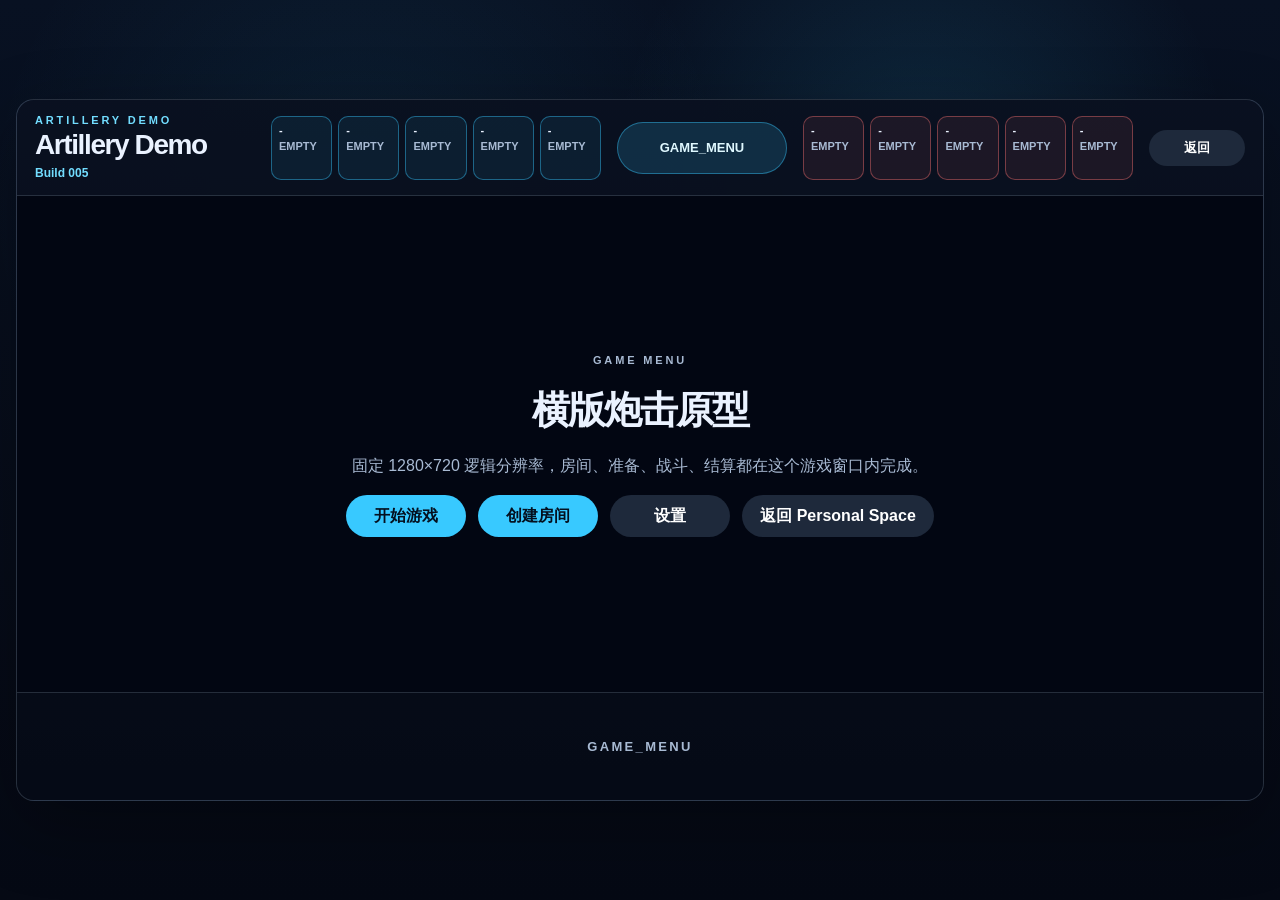
==== commit 44006e70: "feat: artillery-demo Build 005 refactor game framework" ====
--- a/projects/games/artillery-demo/index.html
+++ b/projects/games/artillery-demo/index.html
@@ -3,131 +3,120 @@
 <head>
     <meta charset="UTF-8">
     <meta name="viewport" content="width=device-width, initial-scale=1.0">
-    <title>Artillery Demo | Fill Space</title>
+    <title>Artillery Demo | Build 005</title>
     <link rel="stylesheet" href="game.css">
 </head>
 <body>
-<main class="game-shell">
-    <section class="game-container">
-        <header class="game-topbar">
-            <div>
-                <p class="eyebrow">PROJECTS / GAMES</p>
+<main class="shell">
+    <section class="game-window">
+        <header class="game-hud">
+            <div class="brand-block">
+                <p>ARTILLERY DEMO</p>
                 <h1>Artillery Demo</h1>
-                <p class="build-label">Build 004</p>
+                <span>Build 005</span>
             </div>
-            <button id="topReturnButton" class="top-return" type="button">返回</button>
+
+            <div id="blueHud" class="team-hud blue"></div>
+            <div id="turnHud" class="turn-hud">GAME MENU</div>
+            <div id="redHud" class="team-hud red"></div>
+
+            <button id="topBackButton" class="small-button" type="button">返回</button>
         </header>
 
-        <div class="game-content">
-            <section id="menuScreen" class="screen">
+        <section class="game-stage">
+            <canvas id="gameCanvas" width="1280" height="720" aria-label="Artillery Demo fixed 1280 by 720 canvas"></canvas>
+
+            <div id="menuScreen" class="overlay-screen">
                 <p class="screen-kicker">GAME MENU</p>
-                <h2>独立游戏模块</h2>
-                <p class="screen-copy">单机模拟多人房间炮击原型。所有界面都在游戏容器内切换。</p>
-                <div class="menu-actions">
+                <h2>横版炮击原型</h2>
+                <p>固定 1280×720 逻辑分辨率，房间、准备、战斗、结算都在这个游戏窗口内完成。</p>
+                <div class="button-row center">
                     <button id="quickStartButton" type="button">开始游戏</button>
                     <button id="createRoomButton" type="button">创建房间</button>
                     <button id="settingsButton" type="button" class="ghost">设置</button>
                     <a class="button-link ghost" href="../../../index.html">返回 Personal Space</a>
                 </div>
-            </section>
+            </div>
 
-            <section id="settingsScreen" class="screen hidden">
+            <div id="settingsScreen" class="overlay-screen hidden">
                 <p class="screen-kicker">SETTINGS</p>
                 <h2>设置</h2>
-                <p class="screen-copy">当前 Demo 暂无可调设置。后续可在这里加入音量、操作方式和规则选项。</p>
-                <button id="settingsBackButton" type="button" class="ghost">返回菜单</button>
-            </section>
+                <p>Build 005 暂无可调设置，后续可加入音量、操作方式和规则选项。</p>
+                <div class="button-row center">
+                    <button id="settingsBackButton" class="ghost" type="button">返回菜单</button>
+                </div>
+            </div>
 
-            <section id="mapScreen" class="screen hidden">
-                <p class="screen-kicker">MAP_SELECT</p>
+            <div id="mapScreen" class="overlay-screen hidden">
+                <p class="screen-kicker">MAP SELECT</p>
                 <h2>选择地图</h2>
                 <div id="mapList" class="map-grid"></div>
-            </section>
+            </div>
 
-            <section id="roomScreen" class="screen hidden">
-                <div class="room-head">
+            <div id="roomScreen" class="overlay-screen hidden">
+                <div class="room-title">
                     <div>
                         <p class="screen-kicker">ROOM</p>
-                        <h2 id="roomNameText">Artillery Room</h2>
+                        <h2>Artillery Room</h2>
                     </div>
-                    <div class="room-actions">
-                        <button id="changeMapButton" type="button" class="ghost">选择地图</button>
-                        <button id="autoFillButton" type="button" class="ghost">自动填充 AI</button>
-                        <button id="startGameButton" type="button">开始游戏</button>
-                        <button id="roomBackButton" type="button" class="ghost">返回菜单</button>
+                    <p id="roomHint">配置队伍并准备。</p>
+                </div>
+
+                <div class="button-row">
+                    <button id="changeMapButton" class="ghost" type="button">选择地图</button>
+                    <button id="autoFillButton" class="ghost" type="button">自动填充 AI</button>
+                    <button id="startBattleButton" type="button">开始战斗</button>
+                </div>
+
+                <p id="selectedMapText" class="map-name">地图：-</p>
+
+                <div class="team-board">
+                    <div>
+                        <h3>蓝队 5人</h3>
+                        <div id="blueSlots" class="slot-list"></div>
+                    </div>
+                    <div>
+                        <h3>红队 5人</h3>
+                        <div id="redSlots" class="slot-list"></div>
                     </div>
                 </div>
+            </div>
 
-                <div class="room-meta">
-                    <span id="selectedMapText">地图：-</span>
-                    <span id="roomHintText">添加 AI 并准备后开始游戏。</span>
-                </div>
-
-                <div class="team-board">
-                    <div class="team-column blue">
-                        <h3>蓝方队伍</h3>
-                        <div id="blueTeamList" class="slot-list"></div>
-                    </div>
-                    <div class="team-column red">
-                        <h3>红方队伍</h3>
-                        <div id="redTeamList" class="slot-list"></div>
-                    </div>
-                </div>
-            </section>
-
-            <section id="battleScreen" class="screen hidden">
-                <div class="status-row">
-                    <div class="team-status">
-                        <span>蓝方</span>
-                        <strong id="blueTeamHpText">0 HP</strong>
-                    </div>
-
-                    <div class="turn-status">
-                        <span id="turnText">准备中</span>
-                        <small id="windText">风向 0</small>
-                    </div>
-
-                    <div class="team-status red">
-                        <span>红方</span>
-                        <strong id="redTeamHpText">0 HP</strong>
-                    </div>
-                </div>
-
-                <canvas id="gameCanvas" width="960" height="540" aria-label="Artillery Demo game canvas"></canvas>
-            </section>
-
-            <section id="resultScreen" class="screen hidden">
+            <div id="resultScreen" class="overlay-screen hidden">
                 <p class="screen-kicker">RESULT</p>
                 <h2 id="resultTitle">战斗结束</h2>
-                <div id="resultStats" class="result-stats"></div>
-                <div class="result-actions">
-                    <button id="playAgainButton" type="button">再来一局</button>
-                    <button id="returnRoomButton" type="button" class="ghost">返回房间</button>
-                    <button id="resultMenuButton" type="button" class="ghost">返回游戏菜单</button>
+                <div id="resultStats" class="result-grid"></div>
+                <div class="button-row center">
+                    <button id="rematchButton" type="button">再来一局</button>
+                    <button id="returnRoomButton" class="ghost" type="button">返回房间</button>
+                    <button id="returnMenuButton" class="ghost" type="button">返回游戏菜单</button>
                 </div>
-            </section>
-        </div>
+            </div>
+        </section>
 
-        <footer class="game-actions">
-            <div id="battleControls" class="control-panel hidden">
+        <footer class="game-controls">
+            <div id="battleControls" class="battle-controls hidden">
                 <label>
                     <span>角度 <strong id="angleValue">45°</strong></span>
                     <input id="angleInput" type="range" min="10" max="80" value="45">
                 </label>
-
                 <label>
                     <span>力度 <strong id="powerValue">62</strong></span>
-                    <input id="powerInput" type="range" min="25" max="95" value="62">
+                    <input id="powerInput" type="range" min="25" max="100" value="62">
                 </label>
-
+                <label>
+                    <span>武器</span>
+                    <select id="weaponSelect">
+                        <option>基础炮弹</option>
+                    </select>
+                </label>
                 <button id="fireButton" type="button">发射</button>
-                <button id="battleRoomButton" type="button" class="ghost">返回房间</button>
             </div>
-            <p id="footerHint" class="footer-hint">GAME MENU</p>
+            <p id="footerHint">请选择操作。</p>
         </footer>
     </section>
 </main>
 
-<script src="game.js"></script>
+<script type="module" src="js/main.js"></script>
 </body>
 </html>
--- a/projects/games/artillery-demo/game.css
+++ b/projects/games/artillery-demo/game.css
@@ -1,6 +1,7 @@
 :root {
     --bg: #050914;
     --panel: #101827;
+    --panel-dark: #081020;
     --text: #eaf2ff;
     --muted: #a8bad3;
     --cyan: #38c9ff;
@@ -16,13 +17,14 @@
     box-sizing: border-box;
 }
 
-html {
-    background: var(--bg);
-}
-
+html,
 body {
     margin: 0;
     min-height: 100vh;
+    background: var(--bg);
+}
+
+body {
     display: grid;
     place-items: center;
     overflow: hidden;
@@ -41,21 +43,22 @@
 
 button,
 input,
+select,
 .button-link {
     font: inherit;
 }
 
 button,
 .button-link {
-    height: 46px;
-    min-width: 132px;
+    height: 42px;
+    min-width: 120px;
     display: inline-flex;
     align-items: center;
     justify-content: center;
     cursor: pointer;
     border: 0;
     border-radius: 999px;
-    padding: 0 22px;
+    padding: 0 18px;
     background: var(--cyan);
     color: #04101f;
     font-weight: 900;
@@ -83,18 +86,16 @@
     display: none !important;
 }
 
-.game-shell {
-    width: min(75vw, 1600px);
-    max-width: calc(100vw - 48px);
-    max-height: calc(100vh - 48px);
+.shell {
+    width: min(75vw, 1600px, calc((100vh - 48px) * 16 / 9));
     aspect-ratio: 16 / 9;
 }
 
-.game-container {
+.game-window {
     width: 100%;
     height: 100%;
     display: grid;
-    grid-template-rows: auto minmax(0, 1fr) auto;
+    grid-template-rows: 96px minmax(0, 1fr) 108px;
     overflow: hidden;
     border-radius: 18px;
     border: 1px solid var(--border);
@@ -102,120 +103,161 @@
     box-shadow: var(--shadow);
 }
 
-.game-topbar {
-    display: flex;
-    justify-content: space-between;
-    align-items: start;
-    gap: 24px;
-    padding: 18px 24px;
+.game-hud {
+    display: grid;
+    grid-template-columns: 220px 1fr 170px 1fr 96px;
+    align-items: center;
+    gap: 16px;
+    padding: 14px 18px;
     border-bottom: 1px solid var(--border);
-    background: rgba(3, 7, 18, 0.32);
-}
-
-.top-return {
-    min-width: 108px;
-    height: 38px;
+    background: rgba(3, 7, 18, 0.52);
+}
+
+.brand-block p,
+.screen-kicker {
+    margin: 0;
+    color: #72ddff;
+    font-size: 11px;
+    font-weight: 900;
+    letter-spacing: 0.26em;
+}
+
+h1,
+h2,
+h3 {
+    margin: 0;
+    letter-spacing: -0.05em;
+}
+
+h1 {
+    margin-top: 5px;
+    font-size: clamp(28px, 2vw, 40px);
+    line-height: 1;
+}
+
+.brand-block span {
+    display: inline-block;
+    margin-top: 7px;
+    color: #72ddff;
+    font-size: 12px;
+    font-weight: 900;
+}
+
+.team-hud {
+    min-height: 64px;
+    display: grid;
+    grid-template-columns: repeat(5, 1fr);
+    gap: 6px;
+}
+
+.hud-unit {
+    min-width: 0;
+    padding: 7px;
+    border-radius: 10px;
+    border: 1px solid var(--cyan-line);
+    background: rgba(56, 201, 255, 0.08);
+}
+
+.team-hud.red .hud-unit {
+    border-color: rgba(248, 113, 113, 0.42);
+    background: rgba(248, 113, 113, 0.08);
+}
+
+.hud-unit strong,
+.hud-unit span {
+    display: block;
+    overflow: hidden;
+    text-overflow: ellipsis;
+    white-space: nowrap;
+}
+
+.hud-unit strong {
+    font-size: 11px;
+}
+
+.hud-unit span {
+    margin-top: 4px;
+    color: var(--muted);
+    font-size: 11px;
+    font-weight: 900;
+}
+
+.turn-hud {
+    display: grid;
+    place-items: center;
+    min-height: 52px;
+    padding: 8px;
+    border-radius: 999px;
+    border: 1px solid var(--cyan-line);
+    background: var(--cyan-soft);
+    color: #dff8ff;
+    text-align: center;
+    font-size: 13px;
+    font-weight: 900;
+}
+
+.small-button {
+    min-width: 80px;
+    height: 36px;
+    padding: 0 12px;
     background: #1e293b;
     color: #fff;
     font-size: 13px;
 }
 
-.eyebrow,
-.screen-kicker {
-    margin: 0;
-    color: #72ddff;
-    font-size: 13px;
-    font-weight: 900;
-    letter-spacing: 0.28em;
-}
-
-h1,
-h2,
-h3 {
-    letter-spacing: -0.05em;
-}
-
-h1 {
-    margin: 10px 0 0;
-    font-size: clamp(34px, 3vw, 46px);
-    line-height: 1;
-}
-
-h2 {
-    margin: 12px 0 16px;
-    font-size: clamp(28px, 2.2vw, 36px);
-    line-height: 1.1;
-}
-
-h3 {
-    margin: 0 0 16px;
-    font-size: 22px;
-}
-
-.build-label {
-    display: inline-block;
-    margin: 12px 0 0;
-    padding: 6px 12px;
-    border: 1px solid var(--cyan-line);
-    border-radius: 999px;
-    background: var(--cyan-soft);
-    color: #72ddff;
-    font-size: 13px;
-    font-weight: 900;
-    letter-spacing: 0.16em;
-}
-
-.game-content {
+.game-stage {
+    position: relative;
     min-height: 0;
     overflow: hidden;
-    padding: 22px 24px;
-}
-
-.screen {
+    background: #050914;
+}
+
+#gameCanvas {
+    display: block;
+    width: 100%;
     height: 100%;
-    overflow: auto;
-}
-
-#menuScreen,
-#settingsScreen,
-#resultScreen {
-    display: grid;
-    place-content: center;
+    background: #050914;
+}
+
+.overlay-screen {
+    position: absolute;
+    inset: 0;
+    display: grid;
+    align-content: center;
+    justify-items: center;
+    gap: 16px;
+    padding: 36px;
+    background: rgba(3, 7, 18, 0.84);
+    backdrop-filter: blur(10px);
     text-align: center;
 }
 
-#menuScreen.hidden,
-#settingsScreen.hidden,
-#resultScreen.hidden {
-    display: none !important;
-}
-
-.screen-copy,
-.footer-hint {
+.overlay-screen h2 {
+    font-size: clamp(34px, 3vw, 54px);
+}
+
+.overlay-screen p {
+    max-width: 720px;
     margin: 0;
     color: var(--muted);
-    font-size: 16px;
     line-height: 1.7;
 }
 
-.menu-actions,
-.room-actions,
-.result-actions {
+.button-row {
     display: flex;
     flex-wrap: wrap;
     gap: 12px;
 }
 
-.menu-actions {
+.button-row.center {
     justify-content: center;
-    margin-top: 28px;
 }
 
 .map-grid {
+    width: min(920px, 100%);
     display: grid;
     grid-template-columns: repeat(3, 1fr);
-    gap: 18px;
-    margin-top: 20px;
+    gap: 16px;
 }
 
 .map-card,
@@ -223,12 +265,12 @@
 .stat-card {
     border-radius: var(--radius);
     border: 1px solid var(--border);
-    background: rgba(3, 7, 18, 0.58);
+    background: rgba(16, 24, 39, 0.82);
 }
 
 .map-card {
     height: auto;
-    padding: 16px;
+    padding: 14px;
     color: inherit;
     text-align: left;
 }
@@ -239,8 +281,8 @@
 }
 
 .map-preview {
-    height: 110px;
-    margin-bottom: 14px;
+    height: 94px;
+    margin-bottom: 12px;
     overflow: hidden;
     border-radius: 12px;
     border: 1px solid var(--border);
@@ -267,160 +309,94 @@
         linear-gradient(155deg, transparent 48%, rgba(22, 78, 99, 0.86) 49%, #0f172a 100%);
 }
 
-.map-card h3,
-.map-card p {
-    margin: 0;
-}
-
-.map-card p {
-    margin-top: 8px;
-    color: var(--muted);
-    line-height: 1.6;
-}
-
-.room-head {
+.room-title {
+    width: min(980px, 100%);
     display: flex;
     justify-content: space-between;
-    gap: 24px;
-    align-items: start;
-}
-
-#battleScreen:not(.hidden) {
-    display: flex;
-    flex-direction: column;
-    overflow: hidden;
-}
-
-.room-actions {
-    justify-content: flex-end;
-}
-
-.room-meta {
-    display: flex;
-    justify-content: space-between;
+    align-items: end;
     gap: 18px;
-    margin: 10px 0 22px;
-    color: var(--muted);
+}
+
+.map-name {
+    color: #72ddff !important;
     font-weight: 900;
 }
 
 .team-board {
+    width: min(980px, 100%);
     display: grid;
     grid-template-columns: 1fr 1fr;
-    gap: 18px;
-}
-
-.team-column {
-    padding: 18px;
-    border-radius: var(--radius);
-    border: 1px solid var(--cyan-line);
-    background: rgba(56, 201, 255, 0.08);
-}
-
-.team-column.red {
-    border-color: rgba(248, 113, 113, 0.42);
-    background: rgba(248, 113, 113, 0.08);
+    gap: 16px;
+}
+
+.team-board h3 {
+    margin-bottom: 12px;
+    font-size: 22px;
 }
 
 .slot-list {
     display: grid;
-    gap: 12px;
+    gap: 8px;
 }
 
 .slot-card {
     display: grid;
     grid-template-columns: 1fr auto auto;
     align-items: center;
-    gap: 10px;
-    min-height: 76px;
-    padding: 14px;
-}
-
-.slot-card strong {
+    gap: 8px;
+    min-height: 58px;
+    padding: 10px;
+    text-align: left;
+}
+
+.slot-card strong,
+.slot-card small {
     display: block;
-    margin-bottom: 6px;
 }
 
 .slot-card small {
+    margin-top: 4px;
     color: var(--muted);
     font-weight: 900;
 }
 
-.slot-card button {
-    min-width: 86px;
-    height: 36px;
-    padding: 0 12px;
+.slot-card button,
+.slot-card select {
+    min-width: 76px;
+    height: 32px;
+    padding: 0 10px;
+    font-size: 12px;
+}
+
+select {
+    height: 32px;
+    border: 1px solid var(--border);
+    border-radius: 999px;
+    padding: 0 10px;
+    background: #1e293b;
+    color: #fff;
+}
+
+.game-controls {
+    display: grid;
+    align-items: center;
+    padding: 14px 18px;
+    border-top: 1px solid var(--border);
+    background: rgba(3, 7, 18, 0.52);
+}
+
+.battle-controls {
+    display: grid;
+    grid-template-columns: 1fr 1fr 180px 120px;
+    align-items: end;
+    gap: 14px;
+}
+
+label {
+    display: grid;
+    gap: 8px;
+    color: #cbd5e1;
     font-size: 13px;
-}
-
-.status-row {
-    display: grid;
-    grid-template-columns: 1fr 220px 1fr;
-    align-items: center;
-    gap: 20px;
-    margin-bottom: 18px;
-}
-
-.team-status {
-    display: flex;
-    justify-content: space-between;
-    gap: 12px;
-    color: #dbeafe;
-    font-weight: 900;
-}
-
-.team-status.red strong {
-    color: var(--red);
-}
-
-.turn-status {
-    display: grid;
-    gap: 4px;
-    justify-items: center;
-    padding: 12px;
-    border-radius: 999px;
-    border: 1px solid var(--cyan-line);
-    background: var(--cyan-soft);
-    color: #dff8ff;
-    font-weight: 900;
-}
-
-.turn-status small {
-    color: var(--muted);
-    font-size: 12px;
-}
-
-#gameCanvas {
-    display: block;
-    width: 100%;
-    height: 100%;
-    min-height: 0;
-    flex: 1 1 auto;
-    border-radius: var(--radius);
-    border: 1px solid var(--border);
-    background: #050914;
-}
-
-.game-actions {
-    min-height: 88px;
-    display: grid;
-    align-items: center;
-    padding: 16px 24px;
-    border-top: 1px solid var(--border);
-    background: rgba(3, 7, 18, 0.32);
-}
-
-.control-panel {
-    display: grid;
-    grid-template-columns: 1fr 1fr 132px 132px;
-    align-items: end;
-    gap: 18px;
-}
-
-label {
-    display: grid;
-    gap: 10px;
-    color: #cbd5e1;
     font-weight: 900;
 }
 
@@ -438,11 +414,20 @@
     accent-color: var(--cyan);
 }
 
-.result-stats {
+#footerHint {
+    margin: 0;
+    color: var(--muted);
+    text-align: center;
+    font-size: 13px;
+    font-weight: 900;
+    letter-spacing: 0.18em;
+}
+
+.result-grid {
+    width: min(760px, 100%);
     display: grid;
     grid-template-columns: repeat(3, 1fr);
-    gap: 16px;
-    margin: 24px 0;
+    gap: 14px;
 }
 
 .stat-card {
@@ -461,20 +446,8 @@
     font-size: 28px;
 }
 
-.footer-hint {
-    text-align: center;
-    font-weight: 900;
-    letter-spacing: 0.18em;
-}
-
 @media (max-aspect-ratio: 16 / 9) {
-    .game-shell {
-        width: min(calc(100vw - 32px), calc((100vh - 48px) * 16 / 9));
+    .shell {
+        width: min(calc(100vw - 32px), calc((100vh - 32px) * 16 / 9));
     }
 }
-
-@media (min-width: 1800px) {
-    .game-shell {
-        width: min(75vw, 1600px);
-    }
-}
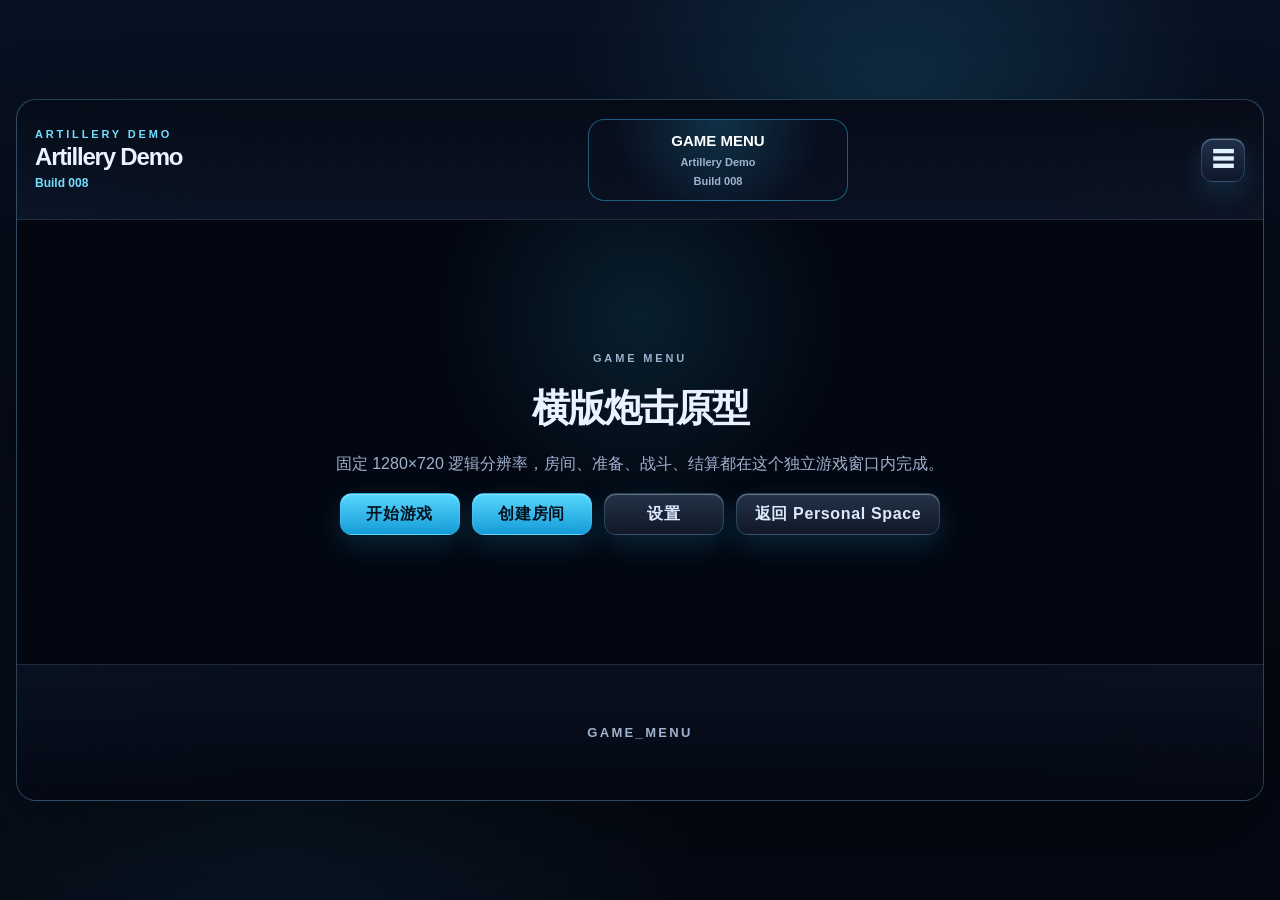
==== commit 5ea03513: "feat: artillery-demo Build 008 refine game client UI" ====
--- a/projects/games/artillery-demo/index.html
+++ b/projects/games/artillery-demo/index.html
@@ -3,7 +3,7 @@
 <head>
     <meta charset="UTF-8">
     <meta name="viewport" content="width=device-width, initial-scale=1.0">
-    <title>Artillery Demo | Build 005</title>
+    <title>Artillery Demo | Build 008</title>
     <link rel="stylesheet" href="game.css">
 </head>
 <body>
@@ -13,23 +13,37 @@
             <div class="brand-block">
                 <p>ARTILLERY DEMO</p>
                 <h1>Artillery Demo</h1>
-                <span>Build 005</span>
+                <span>Build 008</span>
             </div>
 
             <div id="blueHud" class="team-hud blue"></div>
-            <div id="turnHud" class="turn-hud">GAME MENU</div>
+            <div id="turnHud" class="turn-hud">
+                <strong>GAME MENU</strong>
+                <span>等待进入房间</span>
+            </div>
             <div id="redHud" class="team-hud red"></div>
 
-            <button id="topBackButton" class="small-button" type="button">返回</button>
+            <div class="system-menu">
+                <button id="menuToggleButton" class="icon-button" type="button" aria-label="打开游戏菜单">☰</button>
+                <div id="systemMenuPanel" class="system-menu-panel hidden">
+                    <button id="menuSettingsButton" class="menu-action" type="button">设置</button>
+                    <button id="menuRestartButton" class="menu-action" type="button">重新开始</button>
+                    <button id="menuReturnRoomButton" class="menu-action" type="button">返回房间</button>
+                    <button id="menuExitButton" class="menu-action danger" type="button">退出游戏</button>
+                </div>
+            </div>
         </header>
 
         <section class="game-stage">
             <canvas id="gameCanvas" width="1280" height="720" aria-label="Artillery Demo fixed 1280 by 720 canvas"></canvas>
 
+            <aside id="blueRoster" class="side-roster blue"></aside>
+            <aside id="redRoster" class="side-roster red"></aside>
+
             <div id="menuScreen" class="overlay-screen">
                 <p class="screen-kicker">GAME MENU</p>
                 <h2>横版炮击原型</h2>
-                <p>固定 1280×720 逻辑分辨率，房间、准备、战斗、结算都在这个游戏窗口内完成。</p>
+                <p>固定 1280×720 逻辑分辨率，房间、准备、战斗、结算都在这个独立游戏窗口内完成。</p>
                 <div class="button-row center">
                     <button id="quickStartButton" type="button">开始游戏</button>
                     <button id="createRoomButton" type="button">创建房间</button>
@@ -41,7 +55,7 @@
             <div id="settingsScreen" class="overlay-screen hidden">
                 <p class="screen-kicker">SETTINGS</p>
                 <h2>设置</h2>
-                <p>Build 005 暂无可调设置，后续可加入音量、操作方式和规则选项。</p>
+                <p>Build 008 暂无可调设置，后续可加入音量、操作方式和规则选项。</p>
                 <div class="button-row center">
                     <button id="settingsBackButton" class="ghost" type="button">返回菜单</button>
                 </div>
@@ -62,21 +76,22 @@
                     <p id="roomHint">配置队伍并准备。</p>
                 </div>
 
-                <div class="button-row">
+                <div class="room-toolbar">
+                    <p id="selectedMapText" class="map-name">地图：-</p>
+                    <div class="button-row">
                     <button id="changeMapButton" class="ghost" type="button">选择地图</button>
                     <button id="autoFillButton" class="ghost" type="button">自动填充 AI</button>
                     <button id="startBattleButton" type="button">开始战斗</button>
+                    </div>
                 </div>
 
-                <p id="selectedMapText" class="map-name">地图：-</p>
-
                 <div class="team-board">
-                    <div>
-                        <h3>蓝队 5人</h3>
+                    <div class="room-team blue">
+                        <h3>蓝队</h3>
                         <div id="blueSlots" class="slot-list"></div>
                     </div>
-                    <div>
-                        <h3>红队 5人</h3>
+                    <div class="room-team red">
+                        <h3>红队</h3>
                         <div id="redSlots" class="slot-list"></div>
                     </div>
                 </div>
@@ -89,27 +104,35 @@
                 <div class="button-row center">
                     <button id="rematchButton" type="button">再来一局</button>
                     <button id="returnRoomButton" class="ghost" type="button">返回房间</button>
-                    <button id="returnMenuButton" class="ghost" type="button">返回游戏菜单</button>
+                    <a class="button-link ghost" href="../../../index.html">返回主页</a>
                 </div>
             </div>
         </section>
 
         <footer class="game-controls">
             <div id="battleControls" class="battle-controls hidden">
-                <label>
-                    <span>角度 <strong id="angleValue">45°</strong></span>
+                <label class="control-block angle-control">
+                    <span>角度</span>
+                    <strong id="angleValue">45°</strong>
                     <input id="angleInput" type="range" min="10" max="80" value="45">
                 </label>
-                <label>
-                    <span>力度 <strong id="powerValue">62</strong></span>
+                <label class="control-block power-control">
+                    <span>力度</span>
+                    <strong id="powerValue">62</strong>
                     <input id="powerInput" type="range" min="25" max="100" value="62">
                 </label>
-                <label>
+                <label class="control-block weapon-control">
                     <span>武器</span>
                     <select id="weaponSelect">
-                        <option>基础炮弹</option>
+                        <option>普通炮弹</option>
                     </select>
                 </label>
+                <div class="skill-bank" aria-label="技能预留">
+                    <span>技能</span>
+                    <button class="skill-button" type="button" disabled>1</button>
+                    <button class="skill-button" type="button" disabled>2</button>
+                    <button class="skill-button" type="button" disabled>3</button>
+                </div>
                 <button id="fireButton" type="button">发射</button>
             </div>
             <p id="footerHint">请选择操作。</p>
--- a/projects/games/artillery-demo/game.css
+++ b/projects/games/artillery-demo/game.css
@@ -3,14 +3,17 @@
     --panel: #101827;
     --panel-dark: #081020;
     --text: #eaf2ff;
-    --muted: #a8bad3;
+    --muted: #9fb2ce;
     --cyan: #38c9ff;
     --cyan-soft: rgba(56, 201, 255, 0.16);
     --cyan-line: rgba(56, 201, 255, 0.42);
     --red: #f87171;
+    --red-soft: rgba(248, 113, 113, 0.13);
+    --red-line: rgba(248, 113, 113, 0.42);
+    --gold: #facc15;
     --border: rgba(148, 163, 184, 0.22);
     --radius: 14px;
-    --shadow: 0 24px 72px rgba(0, 0, 0, 0.32);
+    --shadow: 0 34px 90px rgba(0, 0, 0, 0.42);
 }
 
 * {
@@ -31,9 +34,9 @@
     font-family: Arial, "Microsoft YaHei", "PingFang SC", sans-serif;
     color: var(--text);
     background:
-        radial-gradient(circle at 72% 18%, rgba(56, 201, 255, 0.13), transparent 26%),
-        radial-gradient(circle at 28% 22%, rgba(56, 201, 255, 0.08), transparent 32%),
-        linear-gradient(180deg, #081122, var(--bg));
+        radial-gradient(circle at 70% 14%, rgba(56, 201, 255, 0.16), transparent 28%),
+        radial-gradient(circle at 22% 84%, rgba(56, 201, 255, 0.08), transparent 34%),
+        linear-gradient(180deg, #081122, var(--bg) 72%);
 }
 
 a {
@@ -56,12 +59,14 @@
     align-items: center;
     justify-content: center;
     cursor: pointer;
-    border: 0;
-    border-radius: 999px;
+    border: 1px solid rgba(125, 211, 252, 0.2);
+    border-radius: 12px;
     padding: 0 18px;
-    background: var(--cyan);
-    color: #04101f;
-    font-weight: 900;
+    background: linear-gradient(180deg, #57d7ff, #159bd7);
+    color: #03111f;
+    font-weight: 900;
+    letter-spacing: 0.04em;
+    box-shadow: inset 0 1px 0 rgba(255, 255, 255, 0.32), 0 10px 28px rgba(56, 201, 255, 0.16);
     transition: transform 0.16s ease, filter 0.16s ease, opacity 0.16s ease;
 }
 
@@ -78,8 +83,8 @@
 
 button.ghost,
 .button-link.ghost {
-    background: #1e293b;
-    color: #fff;
+    background: linear-gradient(180deg, #243247, #111827);
+    color: #dbeafe;
 }
 
 .hidden {
@@ -87,7 +92,7 @@
 }
 
 .shell {
-    width: min(75vw, 1600px, calc((100vh - 48px) * 16 / 9));
+    width: min(88vw, 1680px, calc((100vh - 42px) * 16 / 9));
     aspect-ratio: 16 / 9;
 }
 
@@ -95,22 +100,28 @@
     width: 100%;
     height: 100%;
     display: grid;
-    grid-template-rows: 96px minmax(0, 1fr) 108px;
+    grid-template-rows: 120px minmax(0, 1fr) 136px;
     overflow: hidden;
-    border-radius: 18px;
-    border: 1px solid var(--border);
-    background: linear-gradient(180deg, rgba(18, 29, 49, 0.96), rgba(9, 15, 28, 0.96));
+    border-radius: 20px;
+    border: 1px solid rgba(125, 211, 252, 0.24);
+    background:
+        linear-gradient(90deg, rgba(56, 201, 255, 0.05), transparent 18%, transparent 82%, rgba(248, 113, 113, 0.05)),
+        linear-gradient(180deg, rgba(18, 29, 49, 0.98), rgba(7, 12, 24, 0.99));
     box-shadow: var(--shadow);
 }
 
 .game-hud {
-    display: grid;
-    grid-template-columns: 220px 1fr 170px 1fr 96px;
+    position: relative;
+    z-index: 6;
+    display: grid;
+    grid-template-columns: 220px minmax(0, 1fr) 260px minmax(0, 1fr) 64px;
     align-items: center;
-    gap: 16px;
+    gap: 14px;
     padding: 14px 18px;
     border-bottom: 1px solid var(--border);
-    background: rgba(3, 7, 18, 0.52);
+    background:
+        linear-gradient(180deg, rgba(3, 7, 18, 0.84), rgba(8, 16, 32, 0.72)),
+        repeating-linear-gradient(90deg, rgba(255, 255, 255, 0.02) 0 1px, transparent 1px 24px);
 }
 
 .brand-block p,
@@ -131,7 +142,7 @@
 
 h1 {
     margin-top: 5px;
-    font-size: clamp(28px, 2vw, 40px);
+    font-size: clamp(24px, 1.8vw, 36px);
     line-height: 1;
 }
 
@@ -144,27 +155,46 @@
 }
 
 .team-hud {
-    min-height: 64px;
-    display: grid;
-    grid-template-columns: repeat(5, 1fr);
-    gap: 6px;
+    min-height: 86px;
+    display: flex;
+    align-items: center;
+    gap: 8px;
+    overflow: hidden;
+}
+
+.team-hud.red {
+    justify-content: flex-end;
 }
 
 .hud-unit {
-    min-width: 0;
-    padding: 7px;
-    border-radius: 10px;
+    min-width: 92px;
+    max-width: 122px;
+    flex: 1 1 92px;
+    padding: 8px;
+    border-radius: 12px;
     border: 1px solid var(--cyan-line);
-    background: rgba(56, 201, 255, 0.08);
+    background: linear-gradient(180deg, rgba(56, 201, 255, 0.14), rgba(15, 23, 42, 0.72));
+    box-shadow: inset 0 0 18px rgba(56, 201, 255, 0.05);
 }
 
 .team-hud.red .hud-unit {
-    border-color: rgba(248, 113, 113, 0.42);
-    background: rgba(248, 113, 113, 0.08);
+    border-color: var(--red-line);
+    background: linear-gradient(180deg, rgba(248, 113, 113, 0.14), rgba(15, 23, 42, 0.72));
+}
+
+.hud-unit.active {
+    border-color: var(--gold);
+    box-shadow: 0 0 0 1px rgba(250, 204, 21, 0.34), 0 0 24px rgba(250, 204, 21, 0.12);
+}
+
+.hud-unit.dead {
+    opacity: 0.42;
+    filter: grayscale(0.7);
 }
 
 .hud-unit strong,
-.hud-unit span {
+.hud-unit span,
+.hud-unit small {
     display: block;
     overflow: hidden;
     text-overflow: ellipsis;
@@ -172,37 +202,107 @@
 }
 
 .hud-unit strong {
-    font-size: 11px;
+    font-size: 12px;
 }
 
 .hud-unit span {
     margin-top: 4px;
+    color: var(--text);
+    font-size: 11px;
+    font-weight: 900;
+}
+
+.hud-unit small {
+    margin-top: 2px;
+    color: var(--muted);
+    font-size: 10px;
+    font-weight: 900;
+}
+
+.hp-bar {
+    height: 5px;
+    margin-top: 6px;
+    overflow: hidden;
+    border-radius: 999px;
+    background: rgba(255, 255, 255, 0.12);
+}
+
+.hp-bar i {
+    display: block;
+    height: 100%;
+    border-radius: inherit;
+    background: linear-gradient(90deg, #22c55e, #a3e635);
+}
+
+.turn-hud {
+    display: grid;
+    place-items: center;
+    gap: 3px;
+    min-height: 82px;
+    padding: 10px 12px;
+    border-radius: 16px;
+    border: 1px solid var(--cyan-line);
+    background: radial-gradient(circle at 50% 0%, rgba(56, 201, 255, 0.2), rgba(8, 16, 32, 0.78) 68%);
+    color: #dff8ff;
+    text-align: center;
+}
+
+.turn-hud strong {
+    color: #fff;
+    font-size: 15px;
+}
+
+.turn-hud span,
+.turn-hud small {
+    display: block;
     color: var(--muted);
     font-size: 11px;
     font-weight: 900;
 }
 
-.turn-hud {
-    display: grid;
-    place-items: center;
-    min-height: 52px;
-    padding: 8px;
-    border-radius: 999px;
-    border: 1px solid var(--cyan-line);
-    background: var(--cyan-soft);
-    color: #dff8ff;
-    text-align: center;
-    font-size: 13px;
-    font-weight: 900;
-}
-
-.small-button {
-    min-width: 80px;
+.system-menu {
+    position: relative;
+    justify-self: end;
+}
+
+.icon-button {
+    width: 44px;
+    min-width: 44px;
+    height: 44px;
+    padding: 0;
+    border-radius: 12px;
+    color: #e0f2fe;
+    background: linear-gradient(180deg, #20304a, #0f172a);
+    font-size: 22px;
+}
+
+.system-menu-panel {
+    position: absolute;
+    top: 52px;
+    right: 0;
+    width: 170px;
+    display: grid;
+    gap: 8px;
+    padding: 10px;
+    border: 1px solid var(--border);
+    border-radius: 14px;
+    background: rgba(8, 16, 32, 0.96);
+    box-shadow: 0 22px 54px rgba(0, 0, 0, 0.42);
+}
+
+.menu-action {
+    width: 100%;
+    min-width: 0;
     height: 36px;
-    padding: 0 12px;
-    background: #1e293b;
-    color: #fff;
-    font-size: 13px;
+    border-radius: 10px;
+    color: #dbeafe;
+    background: #17233a;
+    box-shadow: none;
+}
+
+.menu-action.danger {
+    color: #fee2e2;
+    background: #3b1720;
 }
 
 .game-stage {
@@ -219,21 +319,96 @@
     background: #050914;
 }
 
+.side-roster {
+    position: absolute;
+    top: 18px;
+    bottom: 18px;
+    z-index: 3;
+    width: min(190px, 18%);
+    display: grid;
+    align-content: start;
+    gap: 8px;
+    pointer-events: none;
+}
+
+.side-roster.blue {
+    left: 18px;
+}
+
+.side-roster.red {
+    right: 18px;
+}
+
+.roster-title {
+    padding: 8px 10px;
+    border-radius: 12px;
+    border: 1px solid var(--cyan-line);
+    background: rgba(8, 16, 32, 0.62);
+    color: #72ddff;
+    font-size: 12px;
+    font-weight: 900;
+    letter-spacing: 0.16em;
+}
+
+.side-roster.red .roster-title {
+    border-color: var(--red-line);
+    color: #fca5a5;
+}
+
+.roster-card {
+    padding: 9px 10px;
+    border-radius: 12px;
+    border: 1px solid var(--cyan-line);
+    background: rgba(8, 16, 32, 0.72);
+    backdrop-filter: blur(6px);
+}
+
+.side-roster.red .roster-card {
+    border-color: var(--red-line);
+}
+
+.roster-card.active {
+    border-color: var(--gold);
+}
+
+.roster-card.dead {
+    opacity: 0.44;
+}
+
+.roster-card strong,
+.roster-card span {
+    display: block;
+}
+
+.roster-card strong {
+    font-size: 12px;
+}
+
+.roster-card span {
+    margin-top: 4px;
+    color: var(--muted);
+    font-size: 11px;
+    font-weight: 900;
+}
+
 .overlay-screen {
     position: absolute;
     inset: 0;
+    z-index: 5;
     display: grid;
     align-content: center;
     justify-items: center;
     gap: 16px;
     padding: 36px;
-    background: rgba(3, 7, 18, 0.84);
+    background:
+        radial-gradient(circle at 50% 22%, rgba(56, 201, 255, 0.12), transparent 28%),
+        rgba(3, 7, 18, 0.86);
     backdrop-filter: blur(10px);
     text-align: center;
 }
 
 .overlay-screen h2 {
-    font-size: clamp(34px, 3vw, 54px);
+    font-size: clamp(34px, 3vw, 56px);
 }
 
 .overlay-screen p {
@@ -270,6 +445,7 @@
 
 .map-card {
     height: auto;
+    min-width: 0;
     padding: 14px;
     color: inherit;
     text-align: left;
@@ -309,8 +485,14 @@
         linear-gradient(155deg, transparent 48%, rgba(22, 78, 99, 0.86) 49%, #0f172a 100%);
 }
 
-.room-title {
-    width: min(980px, 100%);
+.room-title,
+.room-toolbar,
+.team-board {
+    width: min(1020px, 100%);
+}
+
+.room-title,
+.room-toolbar {
     display: flex;
     justify-content: space-between;
     align-items: end;
@@ -323,20 +505,38 @@
 }
 
 .team-board {
-    width: min(980px, 100%);
     display: grid;
     grid-template-columns: 1fr 1fr;
-    gap: 16px;
-}
-
-.team-board h3 {
+    gap: 18px;
+    text-align: left;
+}
+
+.room-team {
+    min-height: 330px;
+    padding: 16px;
+    border: 1px solid var(--cyan-line);
+    border-radius: 18px;
+    background: linear-gradient(180deg, rgba(56, 201, 255, 0.1), rgba(15, 23, 42, 0.68));
+}
+
+.room-team.red {
+    border-color: var(--red-line);
+    background: linear-gradient(180deg, rgba(248, 113, 113, 0.1), rgba(15, 23, 42, 0.68));
+}
+
+.room-team h3 {
     margin-bottom: 12px;
-    font-size: 22px;
+    color: #72ddff;
+    font-size: 24px;
+}
+
+.room-team.red h3 {
+    color: #fca5a5;
 }
 
 .slot-list {
     display: grid;
-    gap: 8px;
+    gap: 10px;
 }
 
 .slot-card {
@@ -344,9 +544,18 @@
     grid-template-columns: 1fr auto auto;
     align-items: center;
     gap: 8px;
-    min-height: 58px;
-    padding: 10px;
-    text-align: left;
+    min-height: 62px;
+    padding: 11px;
+}
+
+.slot-card.add-card {
+    grid-template-columns: 1fr;
+    border-style: dashed;
+    text-align: center;
+}
+
+.slot-card.add-card button {
+    width: 100%;
 }
 
 .slot-card strong,
@@ -369,30 +578,35 @@
 }
 
 select {
-    height: 32px;
+    height: 34px;
     border: 1px solid var(--border);
-    border-radius: 999px;
+    border-radius: 10px;
     padding: 0 10px;
     background: #1e293b;
     color: #fff;
 }
 
 .game-controls {
+    position: relative;
+    z-index: 4;
     display: grid;
     align-items: center;
     padding: 14px 18px;
     border-top: 1px solid var(--border);
-    background: rgba(3, 7, 18, 0.52);
+    background:
+        linear-gradient(180deg, rgba(8, 16, 32, 0.84), rgba(3, 7, 18, 0.9)),
+        repeating-linear-gradient(90deg, rgba(255, 255, 255, 0.02) 0 1px, transparent 1px 28px);
 }
 
 .battle-controls {
     display: grid;
-    grid-template-columns: 1fr 1fr 180px 120px;
+    grid-template-columns: 1.1fr 1.1fr 170px 190px 150px;
     align-items: end;
     gap: 14px;
 }
 
-label {
+label,
+.skill-bank {
     display: grid;
     gap: 8px;
     color: #cbd5e1;
@@ -400,18 +614,58 @@
     font-weight: 900;
 }
 
-label span {
-    display: flex;
-    justify-content: space-between;
+.control-block {
+    padding: 10px 12px;
+    border: 1px solid var(--border);
+    border-radius: 14px;
+    background: rgba(15, 23, 42, 0.68);
+}
+
+label span,
+.skill-bank span {
+    color: var(--muted);
+    letter-spacing: 0.12em;
 }
 
 label strong {
     color: var(--cyan);
+    font-size: 22px;
+    line-height: 1;
 }
 
 input[type="range"] {
     width: 100%;
     accent-color: var(--cyan);
+}
+
+.skill-bank {
+    grid-template-columns: repeat(3, 1fr);
+    align-items: end;
+    padding: 10px 12px;
+    border: 1px solid var(--border);
+    border-radius: 14px;
+    background: rgba(15, 23, 42, 0.68);
+}
+
+.skill-bank span {
+    grid-column: 1 / -1;
+}
+
+.skill-button {
+    min-width: 0;
+    height: 34px;
+    padding: 0;
+    border-radius: 10px;
+    color: #dbeafe;
+    background: #17233a;
+    box-shadow: none;
+}
+
+#fireButton {
+    height: 76px;
+    border-radius: 16px;
+    color: #03111f;
+    font-size: 20px;
 }
 
 #footerHint {
@@ -424,9 +678,9 @@
 }
 
 .result-grid {
-    width: min(760px, 100%);
-    display: grid;
-    grid-template-columns: repeat(3, 1fr);
+    width: min(820px, 100%);
+    display: grid;
+    grid-template-columns: repeat(4, 1fr);
     gap: 14px;
 }
 
@@ -451,3 +705,14 @@
         width: min(calc(100vw - 32px), calc((100vh - 32px) * 16 / 9));
     }
 }
+
+@media (max-width: 1100px) {
+    .game-hud {
+        grid-template-columns: 180px minmax(0, 1fr) 220px minmax(0, 1fr) 54px;
+        gap: 8px;
+    }
+
+    .battle-controls {
+        grid-template-columns: 1fr 1fr 140px 150px 120px;
+    }
+}
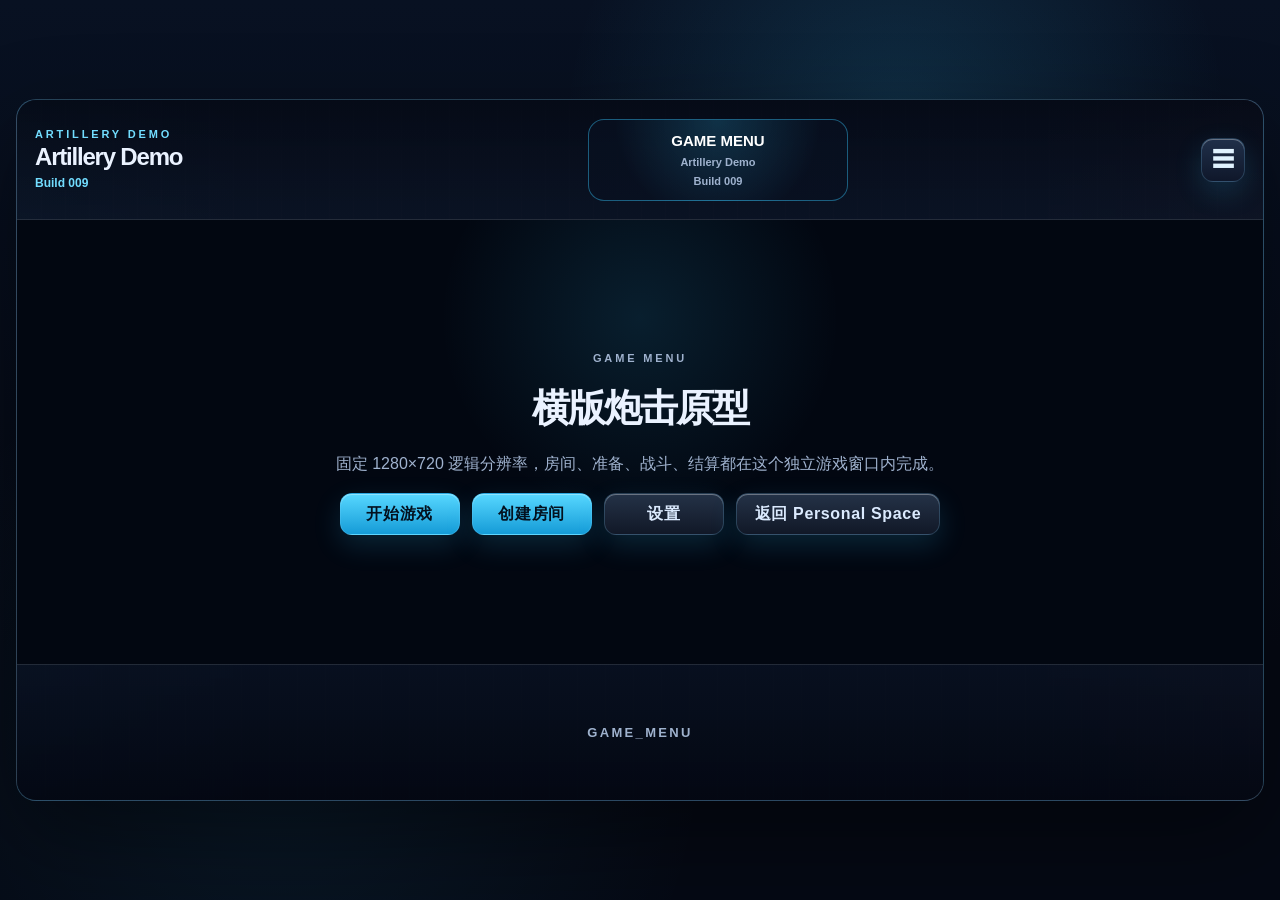
==== commit c9e2e1eb: "feat: artillery-demo Build 009 add map system" ====
--- a/projects/games/artillery-demo/index.html
+++ b/projects/games/artillery-demo/index.html
@@ -3,7 +3,7 @@
 <head>
     <meta charset="UTF-8">
     <meta name="viewport" content="width=device-width, initial-scale=1.0">
-    <title>Artillery Demo | Build 008</title>
+    <title>Artillery Demo | Build 009</title>
     <link rel="stylesheet" href="game.css">
 </head>
 <body>
@@ -13,7 +13,7 @@
             <div class="brand-block">
                 <p>ARTILLERY DEMO</p>
                 <h1>Artillery Demo</h1>
-                <span>Build 008</span>
+                <span>Build 009</span>
             </div>
 
             <div id="blueHud" class="team-hud blue"></div>
@@ -55,7 +55,7 @@
             <div id="settingsScreen" class="overlay-screen hidden">
                 <p class="screen-kicker">SETTINGS</p>
                 <h2>设置</h2>
-                <p>Build 008 暂无可调设置，后续可加入音量、操作方式和规则选项。</p>
+                <p>Build 009 暂无可调设置，后续可加入音量、操作方式和规则选项。</p>
                 <div class="button-row center">
                     <button id="settingsBackButton" class="ghost" type="button">返回菜单</button>
                 </div>
--- a/projects/games/artillery-demo/game.css
+++ b/projects/games/artillery-demo/game.css
@@ -473,16 +473,36 @@
         linear-gradient(170deg, transparent 42%, rgba(22, 78, 99, 0.86) 43%, #0f172a 100%);
 }
 
+.preview-ground.plain {
+    background:
+        radial-gradient(circle at 22% 74%, rgba(56, 201, 255, 0.18), transparent 15%),
+        linear-gradient(174deg, transparent 46%, rgba(22, 78, 99, 0.86) 47%, #0f172a 100%);
+}
+
 .preview-ground.valley {
     background:
         radial-gradient(circle at 50% 78%, rgba(5, 9, 20, 0.9), transparent 22%),
         linear-gradient(170deg, transparent 38%, rgba(22, 78, 99, 0.86) 39%, #0f172a 100%);
 }
 
-.preview-ground.ridge {
-    background:
-        radial-gradient(circle at 76% 58%, rgba(56, 201, 255, 0.18), transparent 14%),
-        linear-gradient(155deg, transparent 48%, rgba(22, 78, 99, 0.86) 49%, #0f172a 100%);
+.preview-ground.cover {
+    background:
+        linear-gradient(90deg, transparent 45%, rgba(56, 201, 255, 0.28) 46% 54%, transparent 55%),
+        linear-gradient(170deg, transparent 45%, rgba(22, 78, 99, 0.86) 46%, #0f172a 100%);
+}
+
+.preview-ground.canyon {
+    background:
+        radial-gradient(ellipse at 50% 92%, rgba(5, 9, 20, 0.94), transparent 34%),
+        linear-gradient(150deg, transparent 30%, rgba(22, 78, 99, 0.86) 31%, #0f172a 100%);
+}
+
+.preview-ground.islands {
+    background:
+        linear-gradient(170deg, transparent 48%, rgba(22, 78, 99, 0.86) 49% 64%, transparent 65%),
+        radial-gradient(ellipse at 22% 66%, rgba(22, 78, 99, 0.9) 0 18%, transparent 19%),
+        radial-gradient(ellipse at 78% 62%, rgba(22, 78, 99, 0.9) 0 18%, transparent 19%),
+        #050914;
 }
 
 .room-title,
